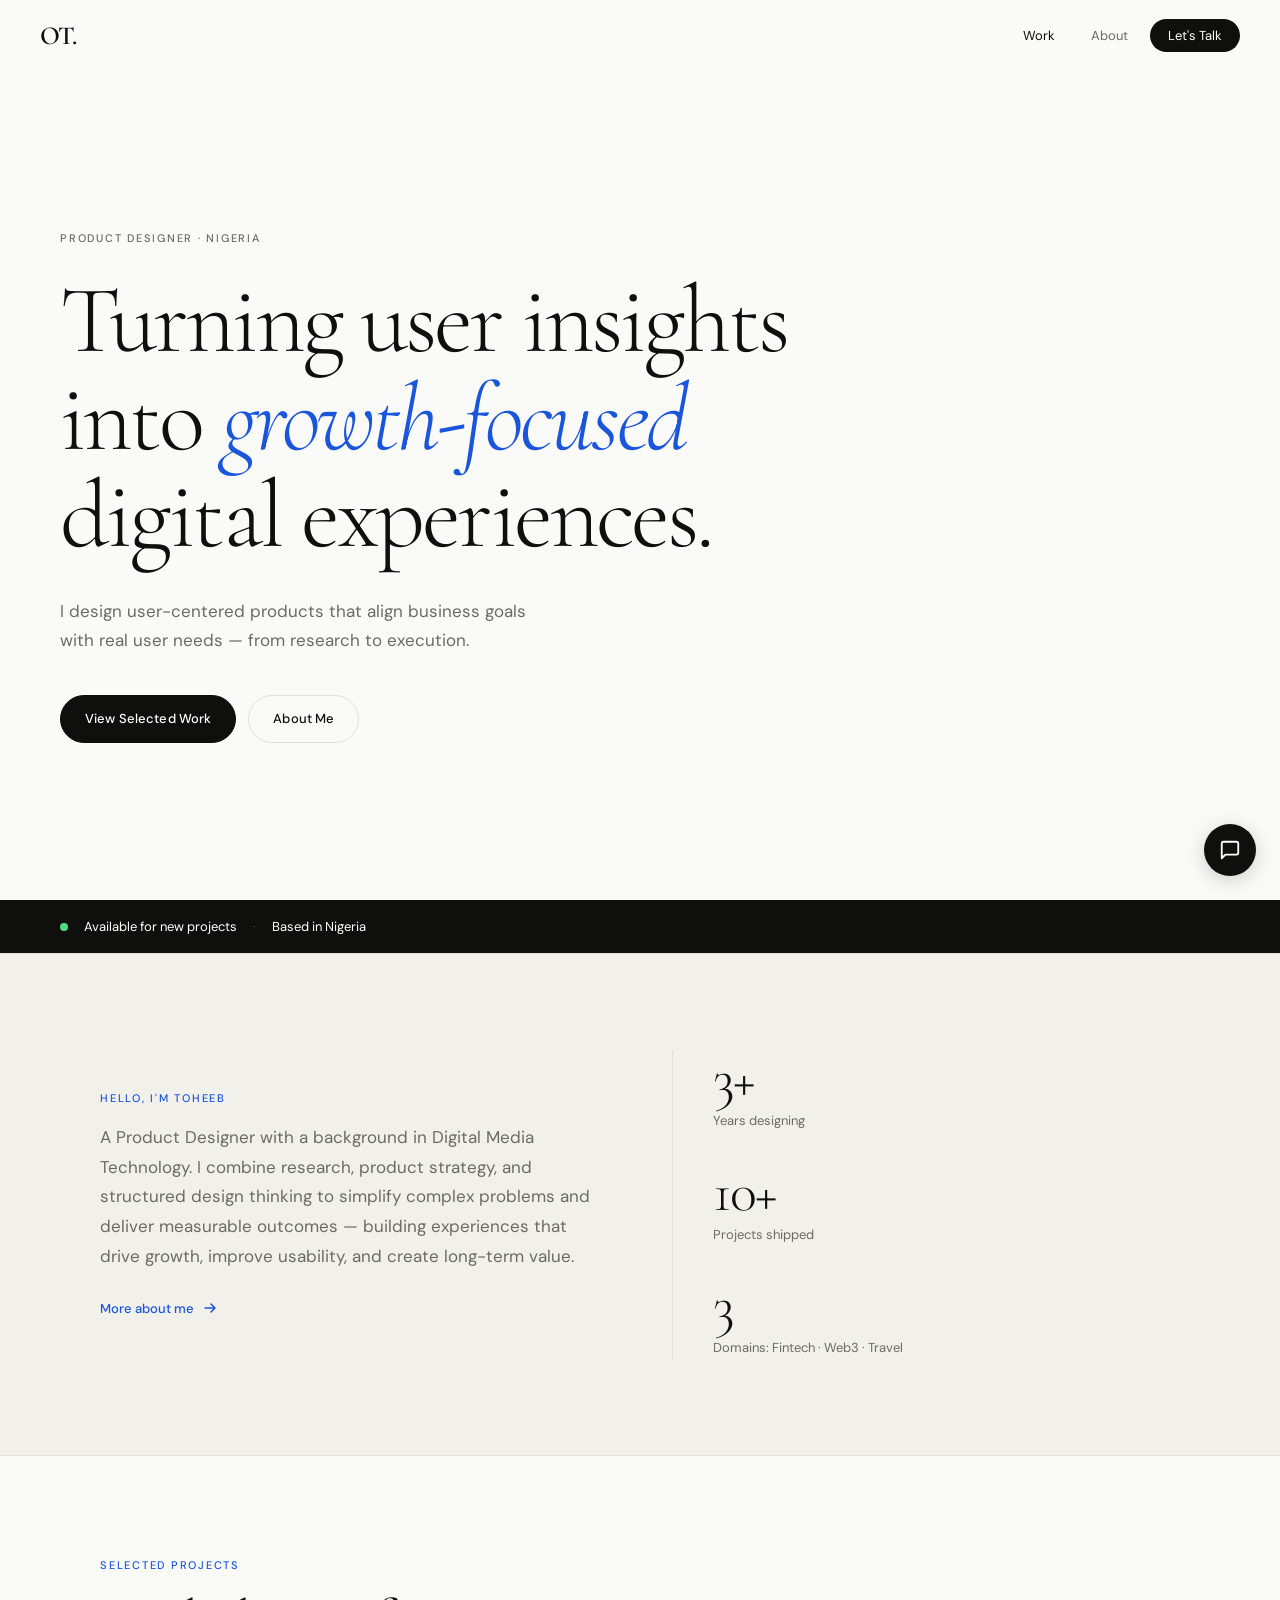
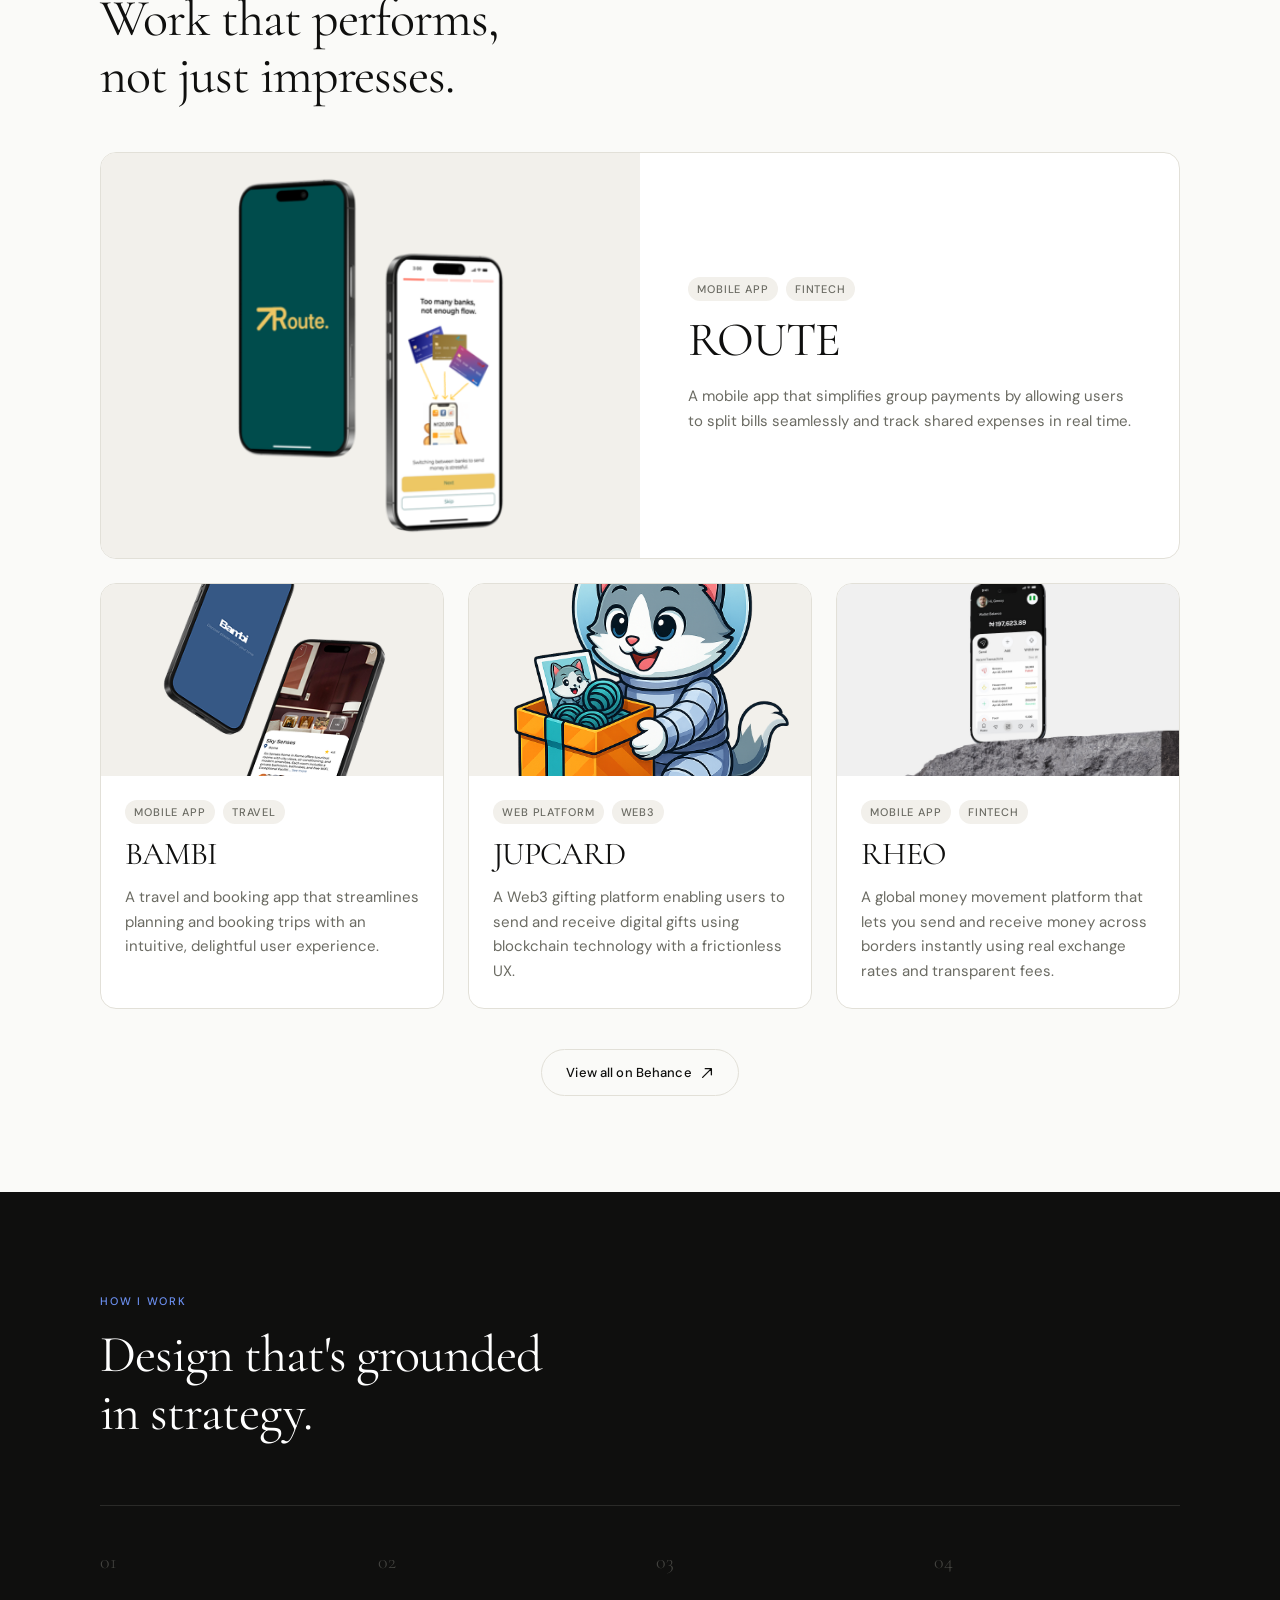
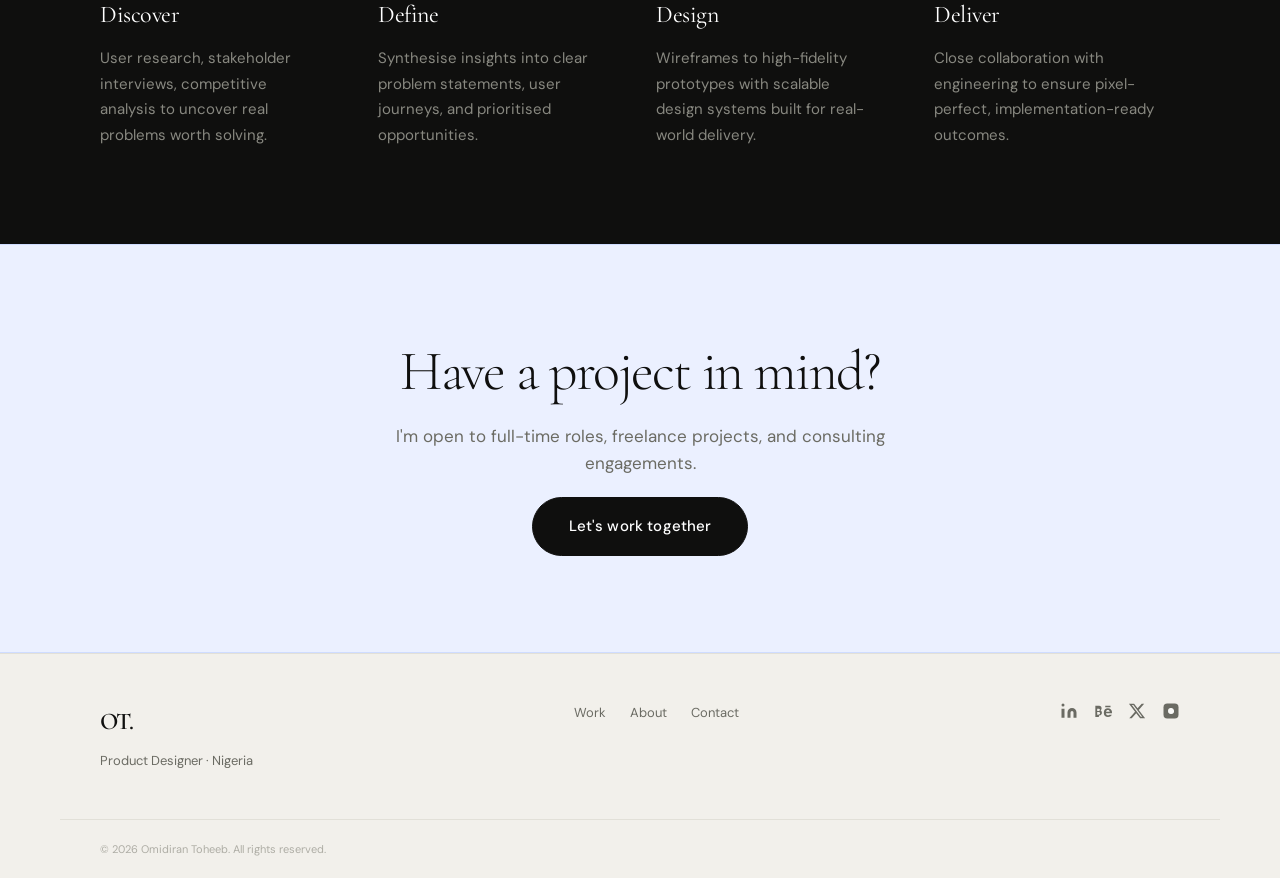
==== index.html @ c560c7b5 "first version'" ====
<!DOCTYPE html>
<html lang="en">
<head>
  <meta charset="UTF-8">
  <meta name="viewport" content="width=device-width, initial-scale=1.0">
  <meta name="author" content="Omidiran Toheeb">
  <meta name="description" content="Omidiran Toheeb — Product Designer turning user insights into growth-focused digital experiences.">
  <title>Omidiran Toheeb | Product Designer</title>
  <link rel="icon" type="image/png" href="img/toheeb.png">
  <link rel="preconnect" href="https://fonts.googleapis.com">
  <link rel="preconnect" href="https://fonts.gstatic.com" crossorigin>
  <link href="https://fonts.googleapis.com/css2?family=Cormorant+Garamond:ital,wght@0,300;0,400;0,600;1,300;1,400&family=DM+Sans:ital,opsz,wght@0,9..40,300;0,9..40,400;0,9..40,500;1,9..40,300&display=swap" rel="stylesheet">
  <link rel="stylesheet" href="style.css">
  <script src="main.js"></script>
</head>
<body>

  <!-- ========== NAV ========== -->
  <nav class="nav" id="nav">
    <a href="index.html" class="nav__logo">OT.</a>
    <ul class="nav__links">
      <li><a href="index.html" class="nav__link nav__link--active">Work</a></li>
      <li><a href="about.html" class="nav__link">About</a></li>
      <li><a href="contact.html" class="nav__link nav__link--cta">Let's Talk</a></li>
    </ul>
    <button class="nav__toggle" aria-label="Toggle menu" aria-expanded="false">
      <span></span><span></span>
    </button>
  </nav>

  <!-- ========== HERO ========== -->
  <header class="hero">
    <div class="hero__inner">
      <p class="hero__label fade-up">Product Designer · Nigeria</p>
      <h1 class="hero__heading fade-up fade-up--delay-1">
        Turning user insights<br>
        into <em>growth-focused</em><br>
        digital experiences.
      </h1>
      <p class="hero__sub fade-up fade-up--delay-2">
        I design user-centered products that align business goals<br class="br-desk"> with real user needs — from research to execution.
      </p>
      <div class="hero__actions fade-up fade-up--delay-3">
        <a href="#work" class="btn btn--primary">View Selected Work</a>
        <a href="about.html" class="btn btn--ghost">About Me</a>
      </div>
    </div>
    <div class="hero__scroll-indicator" aria-hidden="true">
    </div>
  </header>

  <!-- ========== AVAILABILITY STRIP ========== -->
  <div class="strip">
    <div class="strip__inner">
      <span class="strip__dot"></span>
      <span>Available for new projects</span>
      <span class="strip__sep">·</span>
      <span>Based in Nigeria</span>
    </div>
  </div>

  <main>

    <!-- ========== ABOUT SNIPPET ========== -->
    <section class="about-snap section">
      <div class="about-snap__inner">
        <div class="about-snap__text">
          <span class="section-label">Hello, I'm Toheeb</span>
          <p class="about-snap__body">
            A Product Designer with a background in Digital Media Technology. I combine research, product strategy, and structured design thinking to simplify complex problems and deliver measurable outcomes — building experiences that drive growth, improve usability, and create long-term value.
          </p>
          <a href="about.html" class="link-arrow">More about me <svg width="16" height="16" viewBox="0 0 16 16" fill="none"><path d="M3 8h10M9 4l4 4-4 4" stroke="currentColor" stroke-width="1.5" stroke-linecap="round" stroke-linejoin="round"/></svg></a>
        </div>
        <div class="about-snap__stats">
          <div class="stat">
            <span class="stat__number">3+</span>
            <span class="stat__label">Years designing</span>
          </div>
          <div class="stat">
            <span class="stat__number">10+</span>
            <span class="stat__label">Projects shipped</span>
          </div>
          <div class="stat">
            <span class="stat__number">3</span>
            <span class="stat__label">Domains: Fintech · Web3 · Travel</span>
          </div>
        </div>
      </div>
    </section>

    <!-- ========== WORK ========== -->
    <section class="work section" id="work">
      <div class="work__header">
        <span class="section-label">Selected Projects</span>
        <h2 class="section-heading">Work that performs,<br>not just impresses.</h2>
      </div>

      <div class="projects">

        <article class="project-card project-card--featured" data-index="01">
          <a href="https://www.behance.net/gallery/242939129/ROUTE" target="_blank" rel="noopener" class="project-card__link">
            <div class="project-card__img-wrap">
              <img src="img/route.png" alt="ROUTE — Auto split payment app" class="project-card__img" loading="lazy">
              <div class="project-card__overlay">
                <span class="project-card__cta">View on Behance <svg width="14" height="14" viewBox="0 0 16 16" fill="none"><path d="M3 13L13 3M13 3H6M13 3v7" stroke="currentColor" stroke-width="1.5" stroke-linecap="round" stroke-linejoin="round"/></svg></span>
              </div>
            </div>
            <div class="project-card__info">
              <div class="project-card__meta">
                <span class="project-card__tag">Mobile App</span>
                <span class="project-card__tag">Fintech</span>
              </div>
              <h3 class="project-card__title">ROUTE</h3>
              <p class="project-card__desc">A mobile app that simplifies group payments by allowing users to split bills seamlessly and track shared expenses in real time.</p>
            </div>
          </a>
        </article>

        <article class="project-card" data-index="02">
          <a href="https://www.behance.net/gallery/242295495/BAMBI" target="_blank" rel="noopener" class="project-card__link">
            <div class="project-card__img-wrap">
              <img src="img/bambi.png" alt="BAMBI — Travel and booking app" class="project-card__img" loading="lazy">
              <div class="project-card__overlay">
                <span class="project-card__cta">View on Behance <svg width="14" height="14" viewBox="0 0 16 16" fill="none"><path d="M3 13L13 3M13 3H6M13 3v7" stroke="currentColor" stroke-width="1.5" stroke-linecap="round" stroke-linejoin="round"/></svg></span>
              </div>
            </div>
            <div class="project-card__info">
              <div class="project-card__meta">
                <span class="project-card__tag">Mobile App</span>
                <span class="project-card__tag">Travel</span>
              </div>
              <h3 class="project-card__title">BAMBI</h3>
              <p class="project-card__desc">A travel and booking app that streamlines planning and booking trips with an intuitive, delightful user experience.</p>
            </div>
          </a>
        </article>

        <article class="project-card" data-index="03">
          <a href="https://www.behance.net/gallery/244208073/Jupcard" target="_blank" rel="noopener" class="project-card__link">
            <div class="project-card__img-wrap">
              <img src="img/jupcard.png" alt="Jupcard — Web3 gifting platform" class="project-card__img" loading="lazy">
              <div class="project-card__overlay">
                <span class="project-card__cta">View on Behance <svg width="14" height="14" viewBox="0 0 16 16" fill="none"><path d="M3 13L13 3M13 3H6M13 3v7" stroke="currentColor" stroke-width="1.5" stroke-linecap="round" stroke-linejoin="round"/></svg></span>
              </div>
            </div>
            <div class="project-card__info">
              <div class="project-card__meta">
                <span class="project-card__tag">Web Platform</span>
                <span class="project-card__tag">Web3</span>
              </div>
              <h3 class="project-card__title">JUPCARD</h3>
              <p class="project-card__desc">A Web3 gifting platform enabling users to send and receive digital gifts using blockchain technology with a frictionless UX.</p>
            </div>
          </a>
        </article>
        <article class="project-card" data-index="03">
          <a href="https://www.behance.net/gallery/244208073/Jupcard" target="_blank" rel="noopener" class="project-card__link">
            <div class="project-card__img-wrap">
              <img src="img/rheo.jpg" alt="Jupcard — Web3 gifting platform" class="project-card__img" loading="lazy">
              <div class="project-card__overlay">
                <span class="project-card__cta">View on Behance <svg width="14" height="14" viewBox="0 0 16 16" fill="none"><path d="M3 13L13 3M13 3H6M13 3v7" stroke="currentColor" stroke-width="1.5" stroke-linecap="round" stroke-linejoin="round"/></svg></span>
              </div>
            </div>
            <div class="project-card__info">
              <div class="project-card__meta">
                <span class="project-card__tag">mobile app</span>
                <span class="project-card__tag">fintech</span>
              </div>
              <h3 class="project-card__title">RHEO</h3>
              <p class="project-card__desc">A global money movement platform that lets you send and receive money across borders instantly using real exchange rates and transparent fees.</p>
            </div>
          </a>
        </article>

      </div>

      <div class="work__footer">
        <a href="https://www.behance.net/omidirantoheeb" target="_blank" rel="noopener" class="btn btn--ghost">View all on Behance <svg width="14" height="14" viewBox="0 0 16 16" fill="none"><path d="M3 13L13 3M13 3H6M13 3v7" stroke="currentColor" stroke-width="1.5" stroke-linecap="round" stroke-linejoin="round"/></svg></a>
      </div>
    </section>

    <!-- ========== PROCESS ========== -->
    <section class="process section">
      <div class="process__inner">
        <span class="section-label">How I Work</span>
        <h2 class="section-heading">Design that's grounded<br>in strategy.</h2>
        <div class="process__steps">
          <div class="process__step">
            <span class="process__num">01</span>
            <h3>Discover</h3>
            <p>User research, stakeholder interviews, competitive analysis to uncover real problems worth solving.</p>
          </div>
          <div class="process__step">
            <span class="process__num">02</span>
            <h3>Define</h3>
            <p>Synthesise insights into clear problem statements, user journeys, and prioritised opportunities.</p>
          </div>
          <div class="process__step">
            <span class="process__num">03</span>
            <h3>Design</h3>
            <p>Wireframes to high-fidelity prototypes with scalable design systems built for real-world delivery.</p>
          </div>
          <div class="process__step">
            <span class="process__num">04</span>
            <h3>Deliver</h3>
            <p>Close collaboration with engineering to ensure pixel-perfect, implementation-ready outcomes.</p>
          </div>
        </div>
      </div>
    </section>

    <!-- ========== CTA ========== -->
    <section class="cta-band section">
      <div class="cta-band__inner">
        <h2 class="cta-band__heading">Have a project in mind?</h2>
        <p class="cta-band__sub">I'm open to full-time roles, freelance projects, and consulting engagements.</p>
        <a href="contact.html" class="btn btn--primary btn--lg">Let's work together</a>
      </div>
    </section>

  </main>

  <!-- ========== FOOTER ========== -->
  <footer class="footer">
    <div class="footer__inner">
      <div class="footer__brand">
        <a href="index.html" class="footer__logo">OT.</a>
        <p>Product Designer · Nigeria</p>
      </div>
      <nav class="footer__nav">
        <a href="index.html">Work</a>
        <a href="about.html">About</a>
        <a href="contact.html">Contact</a>
      </nav>
      <div class="footer__social">
        <a href="https://www.linkedin.com/in/omidiran-toheeb-07a016189/" target="_blank" rel="noopener" aria-label="LinkedIn">
          <svg width="18" height="18" viewBox="0 0 24 24" fill="currentColor"><path d="M16 8a6 6 0 0 1 6 6v7h-4v-7a2 2 0 0 0-2-2 2 2 0 0 0-2 2v7h-4v-7a6 6 0 0 1 6-6zM2 9h4v12H2z"/><circle cx="4" cy="4" r="2"/></svg>
        </a>
        <a href="https://www.behance.net/omidirantoheeb" target="_blank" rel="noopener" aria-label="Behance">
          <svg width="18" height="18" viewBox="0 0 24 24" fill="currentColor"><path d="M22 7h-7V5h7v2zm1.726 10c-.442 1.297-2.029 3-5.101 3-3.074 0-5.564-1.729-5.564-5.675 0-3.91 2.325-5.92 5.466-5.92 3.082 0 4.964 1.782 5.375 4.426.078.506.109 1.188.095 2.14H15.97c.13 3.211 3.483 3.312 4.588 2.029h3.168zm-7.686-4h4.965c-.105-1.547-1.136-2.219-2.477-2.219-1.466 0-2.277.768-2.488 2.219zm-9.574 6.988H1.79V5.015h4.764c.376 0 3.582.084 3.582 3.354 0 1.765-.888 2.519-1.475 2.843 1.175.54 1.876 1.47 1.876 3.072 0 3.749-3.824 3.704-3.871 3.704zm-2.223-7.979h1.726c.979 0 1.881-.359 1.881-1.592 0-1.362-1.083-1.435-1.881-1.435H4.243v3.027zm0 4.924h1.726c.941 0 2.148-.254 2.148-1.82 0-1.534-1.11-1.8-2.148-1.8H4.243v3.62z"/></svg>
        </a>
        <a href="https://x.com/gmnxy" target="_blank" rel="noopener" aria-label="X / Twitter">
          <svg width="18" height="18" viewBox="0 0 24 24" fill="currentColor"><path d="M18.244 2.25h3.308l-7.227 8.26 8.502 11.24H16.17l-5.214-6.817L4.99 21.75H1.68l7.73-8.835L1.254 2.25H8.08l4.713 6.231zm-1.161 17.52h1.833L7.084 4.126H5.117z"/></svg>
        </a>
        <a href="https://www.instagram.com/gmnxy__" target="_blank" rel="noopener" aria-label="Instagram">
          <svg width="18" height="18" viewBox="0 0 24 24" fill="currentColor"><rect x="2" y="2" width="20" height="20" rx="5" ry="5"/><path fill="var(--bg)" d="M16 11.37A4 4 0 1 1 12.63 8 4 4 0 0 1 16 11.37z"/><line x1="17.5" y1="6.5" x2="17.51" y2="6.5" stroke="var(--bg)" stroke-width="2"/></svg>
        </a>
      </div>
    </div>
    <div class="footer__bottom">
      <p>&copy; 2026 Omidiran Toheeb. All rights reserved.</p>
    </div>
  </footer>

  <!-- ========== CHAT WIDGET ========== -->
  <a href="contact.html" class="chat-widget" aria-label="Contact me" title="Let's talk">
    <svg width="22" height="22" viewBox="0 0 24 24" fill="none" stroke="currentColor" stroke-width="2" stroke-linecap="round" stroke-linejoin="round"><path d="M21 15a2 2 0 0 1-2 2H7l-4 4V5a2 2 0 0 1 2-2h14a2 2 0 0 1 2 2z"/></svg>
  </a>

  <script src="main.js"></script>
</body>
</html>
---- style.css ----
/* ============================================
   OMIDIRAN TOHEEB — PORTFOLIO
   style.css · Full Design System
   ============================================ */

/* -------- TOKENS -------- */
:root {
  /* Colors */
  --bg:            #FAFAF8;
  --bg-alt:        #F2F0EB;
  --bg-dark:       #0F0F0E;
  --ink:           #0F0F0E;
  --ink-muted:     #6B6B63;
  --ink-faint:     #AEADA5;
  --accent:        #1A56DB;
  --accent-hover:  #1344B5;
  --accent-light:  #EBF0FF;
  --border:        #E2E0D8;
  --border-dark:   #2A2A28;
  --white:         #FFFFFF;

  /* Typography */
  --font-display: 'Cormorant Garamond', Georgia, serif;
  --font-body:    'DM Sans', system-ui, sans-serif;

  --text-xs:   1.1rem;
  --text-sm:   1.3rem;
  --text-base: 1.5rem;
  --text-md:   1.7rem;
  --text-lg:   2rem;
  --text-xl:   2.4rem;
  --text-2xl:  3.2rem;
  --text-3xl:  4.8rem;
  --text-4xl:  6.4rem;
  --text-5xl:  8rem;

  /* Spacing */
  --space-1:   0.4rem;
  --space-2:   0.8rem;
  --space-3:   1.2rem;
  --space-4:   1.6rem;
  --space-5:   2rem;
  --space-6:   2.4rem;
  --space-8:   3.2rem;
  --space-10:  4rem;
  --space-12:  4.8rem;
  --space-16:  6.4rem;
  --space-20:  8rem;
  --space-24:  9.6rem;
  --space-32: 12.8rem;

  /* Radii */
  --radius-sm:  4px;
  --radius-md:  8px;
  --radius-lg:  16px;
  --radius-xl:  24px;
  --radius-full: 9999px;

  /* Misc */
  --nav-h: 72px;
  --max-w: 1160px;
  --transition: 0.25s cubic-bezier(0.4, 0, 0.2, 1);
}

/* -------- RESET -------- */
*, *::before, *::after {
  box-sizing: border-box;
  margin: 0;
  padding: 0;
}
html {
  font-size: 62.5%;
  scroll-behavior: smooth;
}
body {
  font-family: var(--font-body);
  font-size: var(--text-base);
  line-height: 1.65;
  color: var(--ink);
  background-color: var(--bg);
  -webkit-font-smoothing: antialiased;
  overflow-x: hidden;
}
img { display: block; max-width: 100%; }
a { text-decoration: none; color: inherit; }
ul { list-style: none; }
button { cursor: pointer; border: none; background: none; font-family: inherit; }
input, textarea, button { font-family: inherit; }

/* -------- UTILITIES -------- */
.section {
  padding: var(--space-24) 0;
}
.section-label {
  display: inline-block;
  font-family: var(--font-body);
  font-size: var(--text-xs);
  font-weight: 500;
  letter-spacing: 0.16em;
  text-transform: uppercase;
  color: var(--accent);
  margin-bottom: var(--space-4);
}
.section-heading {
  font-family: var(--font-display);
  font-size: clamp(3.2rem, 5vw, 5.2rem);
  font-weight: 400;
  line-height: 1.1;
  color: var(--ink);
  letter-spacing: -0.02em;
  margin-bottom: var(--space-12);
}
.section-heading em {
  font-style: italic;
  color: var(--accent);
}
.link-arrow {
  display: inline-flex;
  align-items: center;
  gap: var(--space-2);
  font-size: var(--text-sm);
  font-weight: 500;
  color: var(--accent);
  transition: gap var(--transition);
}
.link-arrow:hover { gap: var(--space-3); }
.br-desk { display: block; }

/* -------- BUTTONS -------- */
.btn {
  display: inline-flex;
  align-items: center;
  gap: var(--space-2);
  font-family: var(--font-body);
  font-size: var(--text-sm);
  font-weight: 500;
  padding: 1.2rem 2.4rem;
  border-radius: var(--radius-full);
  transition: all var(--transition);
  white-space: nowrap;
  letter-spacing: 0.01em;
}
.btn--primary {
  background-color: var(--ink);
  color: var(--white);
  border: 1.5px solid var(--ink);
}
.btn--primary:hover {
  background-color: var(--accent);
  border-color: var(--accent);
  transform: translateY(-1px);
}
.btn--ghost {
  background-color: transparent;
  color: var(--ink);
  border: 1.5px solid var(--border);
}
.btn--ghost:hover {
  border-color: var(--ink);
  transform: translateY(-1px);
}
.btn--lg {
  font-size: var(--text-base);
  padding: 1.6rem 3.6rem;
}
.btn--full { width: 100%; justify-content: center; }

/* ============================================
   NAV
   ============================================ */
.nav {
  position: fixed;
  top: 0; left: 0; right: 0;
  z-index: 100;
  height: var(--nav-h);
  display: flex;
  align-items: center;
  justify-content: space-between;
  padding: 0 var(--space-10);
  background-color: rgba(250, 250, 248, 0.88);
  -webkit-backdrop-filter: blur(12px);
  backdrop-filter: blur(12px);
  border-bottom: 1px solid transparent;
  transition: border-color var(--transition), box-shadow var(--transition);
}
.nav.scrolled {
  border-color: var(--border);
  box-shadow: 0 1px 0 var(--border);
}
.nav__logo {
  font-family: var(--font-display);
  font-size: 2.6rem;
  font-weight: 600;
  color: var(--ink);
  letter-spacing: -0.03em;
  line-height: 1;
}
.nav__links {
  display: flex;
  align-items: center;
  gap: var(--space-2);
}
.nav__link {
  font-size: var(--text-sm);
  font-weight: 400;
  color: var(--ink-muted);
  padding: 0.8rem 1.4rem;
  border-radius: var(--radius-full);
  transition: color var(--transition), background var(--transition);
}
.nav__link:hover,
.nav__link--active {
  color: var(--ink);
}
.nav__link--cta {
  background-color: var(--ink);
  color: var(--white) !important;
  padding: 0.8rem 1.8rem;
}
.nav__link--cta:hover {
  background-color: var(--accent);
}
.nav__toggle {
  display: none;
  flex-direction: column;
  gap: 5px;
  padding: var(--space-2);
}
.nav__toggle span {
  display: block;
  width: 24px;
  height: 1.5px;
  background-color: var(--ink);
  transition: all var(--transition);
}
.nav__toggle[aria-expanded="true"] span:first-child {
  transform: rotate(45deg) translate(4px, 4px);
}
.nav__toggle[aria-expanded="true"] span:last-child {
  transform: rotate(-45deg) translate(4px, -4px);
}

/* ============================================
   HERO — HOME
   ============================================ */
.hero {
  min-height: 100vh;
  display: flex;
  align-items: center;
  padding: calc(var(--nav-h) + var(--space-16)) var(--space-10) var(--space-16);
  position: relative;
}
.hero__inner {
  max-width: var(--max-w);
  margin: 0 auto;
  width: 100%;
}
.hero__label {
  font-family: var(--font-body);
  font-size: var(--text-xs);
  font-weight: 500;
  letter-spacing: 0.16em;
  text-transform: uppercase;
  color: var(--ink-muted);
  margin-bottom: var(--space-6);
}
.hero__heading {
  font-family: var(--font-display);
  font-size: clamp(4.8rem, 8vw, 9.6rem);
  font-weight: 300;
  line-height: 1.02;
  letter-spacing: -0.03em;
  color: var(--ink);
  margin-bottom: var(--space-8);
}
.hero__heading em {
  font-style: italic;
  color: var(--accent);
}
.hero__sub {
  font-size: clamp(var(--text-base), 1.5vw, var(--text-md));
  color: var(--ink-muted);
  line-height: 1.7;
  margin-bottom: var(--space-10);
  max-width: 54ch;
}
.hero__actions {
  display: flex;
  gap: var(--space-3);
  flex-wrap: wrap;
}
.hero__scroll-indicator {
  position: absolute;
  bottom: var(--space-10);
  left: var(--space-10);
  display: flex;
  align-items: center;
  gap: var(--space-3);
  font-size: var(--text-xs);
  letter-spacing: 0.1em;
  text-transform: uppercase;
  color: var(--ink-faint);
}
.hero__scroll-line {
  width: 48px;
  height: 1px;
  background-color: var(--ink-faint);
  animation: scrollline 2s ease-in-out infinite;
}
@keyframes scrollline {
  0%, 100% { transform: scaleX(1); opacity: 0.5; }
  50% { transform: scaleX(0.4); opacity: 1; }
}

/* -------- FADE-UP ANIMATIONS -------- */
.fade-up {
  opacity: 0;
  transform: translateY(28px);
  animation: fadeup 0.8s cubic-bezier(0.22, 1, 0.36, 1) forwards;
}
.fade-up--delay-1 { animation-delay: 0.15s; }
.fade-up--delay-2 { animation-delay: 0.3s; }
.fade-up--delay-3 { animation-delay: 0.45s; }
@keyframes fadeup {
  to { opacity: 1; transform: translateY(0); }
}

/* ============================================
   AVAILABILITY STRIP
   ============================================ */
.strip {
  background-color: var(--ink);
  color: var(--white);
  padding: var(--space-4) var(--space-10);
}
.strip__inner {
  max-width: var(--max-w);
  margin: 0 auto;
  display: flex;
  align-items: center;
  gap: var(--space-4);
  font-size: var(--text-sm);
}
.strip__dot {
  width: 8px;
  height: 8px;
  border-radius: 50%;
  background-color: #4ADE80;
  flex-shrink: 0;
  animation: pulse 2s ease-in-out infinite;
}
@keyframes pulse {
  0%, 100% { opacity: 1; transform: scale(1); }
  50% { opacity: 0.6; transform: scale(1.3); }
}
.strip__sep { color: #555550; }

/* ============================================
   ABOUT SNAPSHOT — HOME
   ============================================ */
.about-snap {
  background-color: var(--bg-alt);
  border-top: 1px solid var(--border);
  border-bottom: 1px solid var(--border);
}
.about-snap__inner {
  max-width: var(--max-w);
  margin: 0 auto;
  padding: 0 var(--space-10);
  display: grid;
  grid-template-columns: 1fr 1fr;
  gap: var(--space-16);
  align-items: center;
}
.about-snap__text .section-label { display: block; }
.about-snap__body {
  font-size: var(--text-md);
  line-height: 1.75;
  color: var(--ink-muted);
  margin-bottom: var(--space-6);
  max-width: 56ch;
}
.about-snap__stats {
  display: flex;
  flex-direction: column;
  gap: var(--space-8);
  padding-left: var(--space-10);
  border-left: 1px solid var(--border);
}
.stat__number {
  display: block;
  font-family: var(--font-display);
  font-size: 5.6rem;
  font-weight: 300;
  line-height: 1;
  color: var(--ink);
  letter-spacing: -0.04em;
}
.stat__label {
  display: block;
  font-size: var(--text-sm);
  color: var(--ink-muted);
  margin-top: var(--space-1);
}

/* ============================================
   WORK / PROJECTS
   ============================================ */
.work__header {
  max-width: var(--max-w);
  margin: 0 auto;
  padding: 0 var(--space-10);
  margin-bottom: var(--space-12);
}
.projects {
  max-width: var(--max-w);
  margin: 0 auto;
  padding: 0 var(--space-10);
  display: grid;
  grid-template-columns: 1fr 1fr 1fr;
  gap: var(--space-6);
}
.project-card {
  position: relative;
  border: 1px solid var(--border);
  border-radius: var(--radius-lg);
  overflow: hidden;
  background-color: var(--white);
  transition: transform var(--transition), box-shadow var(--transition), border-color var(--transition);
  counter-increment: project;
}
.project-card:hover {
  transform: translateY(-4px);
  box-shadow: 0 16px 48px rgba(0,0,0,0.08);
  border-color: var(--ink-faint);
}
.project-card--featured {
  grid-column: span 3;
  display: grid;
  grid-template-columns: 1fr 1fr;
}
.project-card--featured .project-card__link {
  display: contents;
}
.project-card--featured .project-card__img-wrap {
  border-radius: 0;
  aspect-ratio: 4/3;
}
.project-card--featured .project-card__info {
  display: flex;
  flex-direction: column;
  justify-content: center;
  padding: var(--space-12);
}
.project-card__link {
  display: flex;
  flex-direction: column;
  height: 100%;
}
.project-card__img-wrap {
  position: relative;
  overflow: hidden;
  aspect-ratio: 16/9;
  background-color: var(--bg-alt);
}
.project-card__img {
  width: 100%;
  height: 100%;
  object-fit: cover;
  transition: transform 0.6s cubic-bezier(0.22, 1, 0.36, 1);
}
.project-card:hover .project-card__img {
  transform: scale(1.04);
}
.project-card__overlay {
  position: absolute;
  inset: 0;
  background: rgba(15,15,14,0.6);
  display: flex;
  align-items: center;
  justify-content: center;
  opacity: 0;
  transition: opacity var(--transition);
}
.project-card:hover .project-card__overlay {
  opacity: 1;
}
.project-card__cta {
  display: inline-flex;
  align-items: center;
  gap: var(--space-2);
  font-size: var(--text-sm);
  font-weight: 500;
  color: var(--white);
  border: 1px solid rgba(255,255,255,0.4);
  padding: 0.8rem 1.8rem;
  border-radius: var(--radius-full);
}
.project-card__info {
  padding: var(--space-6);
}
.project-card__meta {
  display: flex;
  gap: var(--space-2);
  margin-bottom: var(--space-3);
}
.project-card__tag {
  font-size: var(--text-xs);
  font-weight: 500;
  letter-spacing: 0.08em;
  text-transform: uppercase;
  color: var(--ink-muted);
  background-color: var(--bg-alt);
  padding: 0.3rem 0.9rem;
  border-radius: var(--radius-full);
}
.project-card__title {
  font-family: var(--font-display);
  font-size: var(--text-2xl);
  font-weight: 400;
  letter-spacing: -0.02em;
  color: var(--ink);
  margin-bottom: var(--space-3);
  line-height: 1.15;
}
.project-card--featured .project-card__title {
  font-size: clamp(3.2rem, 4vw, 4.8rem);
  margin-bottom: var(--space-4);
}
.project-card__desc {
  font-size: var(--text-base);
  color: var(--ink-muted);
  line-height: 1.65;
}
.work__footer {
  max-width: var(--max-w);
  margin: var(--space-10) auto 0;
  padding: 0 var(--space-10);
  display: flex;
  justify-content: center;
}

/* ============================================
   PROCESS — HOME
   ============================================ */
.process {
  background-color: var(--ink);
  color: var(--white);
}
.process__inner {
  max-width: var(--max-w);
  margin: 0 auto;
  padding: 0 var(--space-10);
}
.process .section-label { color: #6B8FF0; }
.process .section-heading { color: var(--white); margin-bottom: var(--space-16); }
.process .section-heading em { color: #6B8FF0; }
.process__steps {
  display: grid;
  grid-template-columns: repeat(4, 1fr);
  gap: var(--space-8);
  border-top: 1px solid var(--border-dark);
  padding-top: var(--space-10);
}
.process__step { padding-right: var(--space-6); }
.process__num {
  display: block;
  font-family: var(--font-display);
  font-size: var(--text-lg);
  font-weight: 300;
  color: #444440;
  margin-bottom: var(--space-4);
}
.process__step h3 {
  font-family: var(--font-display);
  font-size: var(--text-xl);
  font-weight: 400;
  letter-spacing: -0.02em;
  color: var(--white);
  margin-bottom: var(--space-3);
}
.process__step p {
  font-size: var(--text-base);
  color: #888880;
  line-height: 1.7;
}

/* ============================================
   CTA BAND
   ============================================ */
.cta-band {
  background-color: var(--accent-light);
  border-top: 1px solid #CFDCFF;
  border-bottom: 1px solid #CFDCFF;
}
.cta-band__inner {
  max-width: var(--max-w);
  margin: 0 auto;
  padding: 0 var(--space-10);
  display: flex;
  flex-direction: column;
  align-items: center;
  text-align: center;
  gap: var(--space-5);
}
.cta-band__heading {
  font-family: var(--font-display);
  font-size: clamp(3.2rem, 5vw, 5.6rem);
  font-weight: 300;
  letter-spacing: -0.03em;
  color: var(--ink);
  line-height: 1.1;
}
.cta-band__sub {
  font-size: var(--text-md);
  color: var(--ink-muted);
  max-width: 50ch;
  line-height: 1.6;
}

/* ============================================
   FOOTER
   ============================================ */
.footer {
  background-color: var(--bg-alt);
  border-top: 1px solid var(--border);
}
.footer__inner {
  max-width: var(--max-w);
  margin: 0 auto;
  padding: var(--space-12) var(--space-10);
  display: flex;
  align-items: flex-start;
  justify-content: space-between;
  gap: var(--space-8);
  flex-wrap: wrap;
}
.footer__logo {
  font-family: var(--font-display);
  font-size: 2.4rem;
  font-weight: 600;
  color: var(--ink);
  letter-spacing: -0.03em;
  display: block;
  margin-bottom: var(--space-2);
}
.footer__brand p {
  font-size: var(--text-sm);
  color: var(--ink-muted);
}
.footer__nav {
  display: flex;
  gap: var(--space-6);
}
.footer__nav a {
  font-size: var(--text-sm);
  color: var(--ink-muted);
  transition: color var(--transition);
}
.footer__nav a:hover { color: var(--ink); }
.footer__social {
  display: flex;
  gap: var(--space-4);
  align-items: center;
}
.footer__social a {
  color: var(--ink-muted);
  transition: color var(--transition);
  display: flex;
  align-items: center;
}
.footer__social a:hover { color: var(--ink); }
.footer__bottom {
  max-width: var(--max-w);
  margin: 0 auto;
  padding: var(--space-5) var(--space-10);
  border-top: 1px solid var(--border);
}
.footer__bottom p {
  font-size: var(--text-xs);
  color: var(--ink-faint);
}

/* ============================================
   CHAT WIDGET
   ============================================ */
.chat-widget {
  position: fixed;
  bottom: var(--space-6);
  right: var(--space-6);
  width: 5.2rem;
  height: 5.2rem;
  background-color: var(--ink);
  color: var(--white);
  border-radius: 50%;
  display: flex;
  align-items: center;
  justify-content: center;
  z-index: 99;
  box-shadow: 0 4px 20px rgba(0,0,0,0.18);
  transition: background var(--transition), transform var(--transition);
}
.chat-widget:hover {
  background-color: var(--accent);
  transform: scale(1.08);
}

/* ============================================
   PAGE HERO (About + Contact)
   ============================================ */
.page-hero {
  padding: calc(var(--nav-h) + var(--space-16)) var(--space-10) var(--space-16);
  background-color: var(--bg);
  border-bottom: 1px solid var(--border);
}
.page-hero__inner {
  max-width: var(--max-w);
  margin: 0 auto;
}
.page-hero__heading {
  font-family: var(--font-display);
  font-size: clamp(4.8rem, 7vw, 8.8rem);
  font-weight: 300;
  line-height: 1.05;
  letter-spacing: -0.03em;
  color: var(--ink);
  margin-top: var(--space-4);
}
.page-hero__heading em {
  font-style: italic;
  color: var(--accent);
}

/* ============================================
   ABOUT PAGE — BIO
   ============================================ */
.bio__inner {
  max-width: var(--max-w);
  margin: 0 auto;
  padding: 0 var(--space-10);
  display: grid;
  grid-template-columns: 1fr 1.5fr;
  gap: var(--space-16);
  align-items: start;
}
.bio__portrait-wrap {
  width: 100%;
  aspect-ratio: 3/4;
  border-radius: var(--radius-lg);
  overflow: hidden;
  background-color: var(--bg-alt);
  margin-bottom: var(--space-6);
}
.bio__portrait-wrap img {
  width: 100%;
  height: 100%;
  object-fit: cover;
}
.bio__quick-facts {
  display: flex;
  flex-direction: column;
  gap: var(--space-4);
  border-top: 1px solid var(--border);
  padding-top: var(--space-5);
}
.bio__fact {
  display: flex;
  justify-content: space-between;
  align-items: baseline;
  gap: var(--space-4);
  padding-bottom: var(--space-4);
  border-bottom: 1px solid var(--border);
}
.bio__fact-label {
  font-size: var(--text-xs);
  letter-spacing: 0.1em;
  text-transform: uppercase;
  color: var(--ink-faint);
  white-space: nowrap;
}
.bio__fact-value {
  font-size: var(--text-sm);
  color: var(--ink-muted);
  text-align: right;
}
.bio__lead {
  font-family: var(--font-display);
  font-size: clamp(var(--text-xl), 2.5vw, 2.8rem);
  font-weight: 400;
  line-height: 1.4;
  letter-spacing: -0.01em;
  color: var(--ink);
  margin-bottom: var(--space-6);
}
.bio__text p {
  font-size: var(--text-md);
  color: var(--ink-muted);
  line-height: 1.75;
  margin-bottom: var(--space-5);
}
.bio__text .btn { margin-top: var(--space-4); }

/* ============================================
   PHILOSOPHY
   ============================================ */
.philosophy {
  background-color: var(--bg-alt);
  border-top: 1px solid var(--border);
  border-bottom: 1px solid var(--border);
}
.philosophy__inner {
  max-width: var(--max-w);
  margin: 0 auto;
  padding: 0 var(--space-10);
}
.philosophy__grid {
  display: grid;
  grid-template-columns: repeat(4, 1fr);
  gap: var(--space-4);
}
.phil-card {
  background-color: var(--white);
  border: 1px solid var(--border);
  border-radius: var(--radius-lg);
  padding: var(--space-8);
  transition: transform var(--transition), box-shadow var(--transition), border-color var(--transition);
}
.phil-card:hover {
  transform: translateY(-4px);
  box-shadow: 0 12px 32px rgba(0,0,0,0.06);
  border-color: var(--accent);
}
.phil-card__icon {
  width: 52px;
  height: 52px;
  background-color: var(--accent-light);
  border-radius: var(--radius-md);
  display: flex;
  align-items: center;
  justify-content: center;
  margin-bottom: var(--space-5);
  padding: var(--space-2);
}
.phil-card__icon img { width: 32px; height: 32px; object-fit: contain; }
.phil-card h3 {
  font-family: var(--font-display);
  font-size: var(--text-xl);
  font-weight: 400;
  letter-spacing: -0.02em;
  color: var(--ink);
  margin-bottom: var(--space-3);
  line-height: 1.2;
}
.phil-card p {
  font-size: var(--text-base);
  color: var(--ink-muted);
  line-height: 1.65;
}

/* ============================================
   STRENGTHS
   ============================================ */
.strengths__inner {
  max-width: var(--max-w);
  margin: 0 auto;
  padding: 0 var(--space-10);
}
.strengths__grid {
  display: grid;
  grid-template-columns: repeat(3, 1fr);
  gap: var(--space-4);
}
.strength-item {
  display: flex;
  gap: var(--space-5);
  align-items: flex-start;
  padding: var(--space-6);
  border: 1px solid var(--border);
  border-radius: var(--radius-lg);
  background-color: var(--white);
  transition: transform var(--transition), box-shadow var(--transition);
}
.strength-item:hover {
  transform: translateY(-2px);
  box-shadow: 0 8px 24px rgba(0,0,0,0.05);
}
.strength-item__img {
  width: 44px;
  height: 44px;
  flex-shrink: 0;
  background-color: var(--bg-alt);
  border-radius: var(--radius-md);
  display: flex;
  align-items: center;
  justify-content: center;
  padding: var(--space-2);
}
.strength-item__img img { width: 28px; height: 28px; object-fit: contain; }
.strength-item__text h3 {
  font-family: var(--font-display);
  font-size: var(--text-lg);
  font-weight: 400;
  letter-spacing: -0.01em;
  color: var(--ink);
  margin-bottom: var(--space-2);
  line-height: 1.2;
}
.strength-item__text p {
  font-size: var(--text-base);
  color: var(--ink-muted);
  line-height: 1.65;
}

/* ============================================
   FOCUS
   ============================================ */
.focus {
  background-color: var(--bg-alt);
  border-top: 1px solid var(--border);
}
.focus__inner {
  max-width: var(--max-w);
  margin: 0 auto;
  padding: 0 var(--space-10);
  display: grid;
  grid-template-columns: 1fr 1fr;
  gap: var(--space-16);
  align-items: start;
}
.focus__text .section-heading { margin-bottom: var(--space-6); }
.focus__text > p {
  font-size: var(--text-md);
  color: var(--ink-muted);
  margin-bottom: var(--space-6);
  line-height: 1.7;
}
.focus__list {
  display: flex;
  flex-direction: column;
  gap: var(--space-4);
}
.focus__list li {
  display: flex;
  align-items: center;
  gap: var(--space-3);
  font-size: var(--text-md);
  color: var(--ink-muted);
  padding-bottom: var(--space-4);
  border-bottom: 1px solid var(--border);
}
.focus__bullet {
  color: var(--accent);
  font-weight: 500;
  flex-shrink: 0;
}
.focus__beyond .section-label { display: block; margin-bottom: var(--space-4); }
.focus__beyond-text {
  font-size: var(--text-md);
  color: var(--ink-muted);
  line-height: 1.75;
  margin-bottom: var(--space-5);
}
.focus__beyond p {
  font-size: var(--text-base);
  color: var(--ink-muted);
  line-height: 1.75;
}

/* ============================================
   CONTACT PAGE
   ============================================ */
.contact-section__inner {
  max-width: var(--max-w);
  margin: 0 auto;
  padding: 0 var(--space-10);
  display: grid;
  grid-template-columns: 1fr 1.4fr;
  gap: var(--space-16);
  align-items: start;
}
.contact-info__lead {
  font-family: var(--font-display);
  font-size: clamp(var(--text-lg), 2vw, 2.6rem);
  font-weight: 400;
  line-height: 1.5;
  color: var(--ink);
  margin-bottom: var(--space-10);
  letter-spacing: -0.01em;
}
.contact-info__items {
  display: flex;
  flex-direction: column;
  gap: 0;
  margin-bottom: var(--space-8);
}
.contact-info__item {
  display: flex;
  flex-direction: column;
  gap: var(--space-1);
  padding: var(--space-5) 0;
  border-bottom: 1px solid var(--border);
}
.contact-info__label {
  font-size: var(--text-xs);
  letter-spacing: 0.12em;
  text-transform: uppercase;
  color: var(--ink-faint);
}
.contact-info__val {
  font-size: var(--text-base);
  color: var(--ink);
  font-weight: 400;
}
a.contact-info__val:hover { color: var(--accent); }
.contact-info__social {
  display: flex;
  flex-direction: column;
  gap: var(--space-3);
}
.contact-social-link {
  display: inline-flex;
  align-items: center;
  gap: var(--space-3);
  font-size: var(--text-sm);
  color: var(--ink-muted);
  transition: color var(--transition);
}
.contact-social-link:hover { color: var(--ink); }

/* -------- FORM -------- */
.contact-form-wrap {
  background-color: var(--white);
  border: 1px solid var(--border);
  border-radius: var(--radius-xl);
  padding: var(--space-10);
}
.contact-form {
  display: flex;
  flex-direction: column;
  gap: var(--space-5);
}
.form-field {
  display: flex;
  flex-direction: column;
  gap: var(--space-2);
}
.form-field label {
  font-size: var(--text-xs);
  font-weight: 500;
  letter-spacing: 0.08em;
  text-transform: uppercase;
  color: var(--ink-muted);
}
.form-field input,
.form-field textarea {
  width: 100%;
  padding: 1.2rem 1.6rem;
  font-size: var(--text-base);
  color: var(--ink);
  background-color: var(--bg);
  border: 1px solid var(--border);
  border-radius: var(--radius-md);
  outline: none;
  transition: border-color var(--transition), box-shadow var(--transition);
  resize: vertical;
}
.form-field input::placeholder,
.form-field textarea::placeholder { color: var(--ink-faint); }
.form-field input:focus,
.form-field textarea:focus {
  border-color: var(--accent);
  box-shadow: 0 0 0 3px rgba(26, 86, 219, 0.1);
}
.form-actions {
  display: flex;
  gap: var(--space-3);
  padding-top: var(--space-2);
}

/* ============================================
   RESPONSIVE — TABLET (≤ 1024px)
   ============================================ */
@media (max-width: 64rem) {
  :root { --space-10: 3.2rem; }

  .nav { padding: 0 var(--space-6); }
  .nav__links { display: none; }
  .nav__toggle { display: flex; }

  /* Mobile nav open */
  .nav__links.is-open {
    display: flex;
    flex-direction: column;
    position: fixed;
    top: var(--nav-h);
    left: 0; right: 0;
    background-color: var(--bg);
    padding: var(--space-6);
    border-bottom: 1px solid var(--border);
    gap: var(--space-2);
    z-index: 99;
  }
  .nav__link { display: block; padding: 1rem 1.4rem; }

  .hero { padding-inline: var(--space-6); }
  .hero__scroll-indicator { left: var(--space-6); }

  .strip { padding-inline: var(--space-6); }
  .strip__inner { flex-wrap: wrap; gap: var(--space-2); }

  .about-snap__inner,
  .bio__inner,
  .focus__inner,
  .contact-section__inner {
    grid-template-columns: 1fr;
    gap: var(--space-10);
    padding-inline: var(--space-6);
  }
  .about-snap__stats {
    flex-direction: row;
    padding-left: 0;
    border-left: none;
    border-top: 1px solid var(--border);
    padding-top: var(--space-8);
    flex-wrap: wrap;
    gap: var(--space-8);
  }

  .projects {
    grid-template-columns: 1fr;
    padding-inline: var(--space-6);
  }
  .project-card--featured {
    grid-column: span 1;
    grid-template-columns: 1fr;
  }
  .project-card--featured .project-card__img-wrap {
    aspect-ratio: 16/9;
  }
  .project-card--featured .project-card__info {
    padding: var(--space-6);
  }

  .work__header,
  .work__footer,
  .process__inner,
  .cta-band__inner,
  .philosophy__inner,
  .strengths__inner {
    padding-inline: var(--space-6);
  }

  .philosophy__grid { grid-template-columns: 1fr 1fr; }
  .strengths__grid { grid-template-columns: 1fr 1fr; }
  .process__steps { grid-template-columns: 1fr 1fr; gap: var(--space-6); }

  .footer__inner { padding-inline: var(--space-6); }
  .footer__bottom { padding-inline: var(--space-6); }
}

/* ============================================
   RESPONSIVE — MOBILE (≤ 640px)
   ============================================ */
@media (max-width: 40rem) {
  .hero__heading { font-size: 4.4rem; }
  .hero__actions { flex-direction: column; }
  .hero__actions .btn { width: 100%; justify-content: center; }
  .br-desk { display: none; }

  .strip__sep { display: none; }
  .strip__inner { gap: var(--space-3); }

  .philosophy__grid { grid-template-columns: 1fr; }
  .strengths__grid { grid-template-columns: 1fr; }
  .process__steps { grid-template-columns: 1fr; }

  .page-hero__heading { font-size: 4.4rem; }
  .section-heading { font-size: 3.2rem; }

  .bio__portrait-wrap { aspect-ratio: 1/1; }

  .form-actions { flex-direction: column; }
  .form-actions .btn { width: 100%; justify-content: center; }

  .footer__inner {
    flex-direction: column;
    gap: var(--space-8);
  }
  .footer__nav { flex-wrap: wrap; }
}
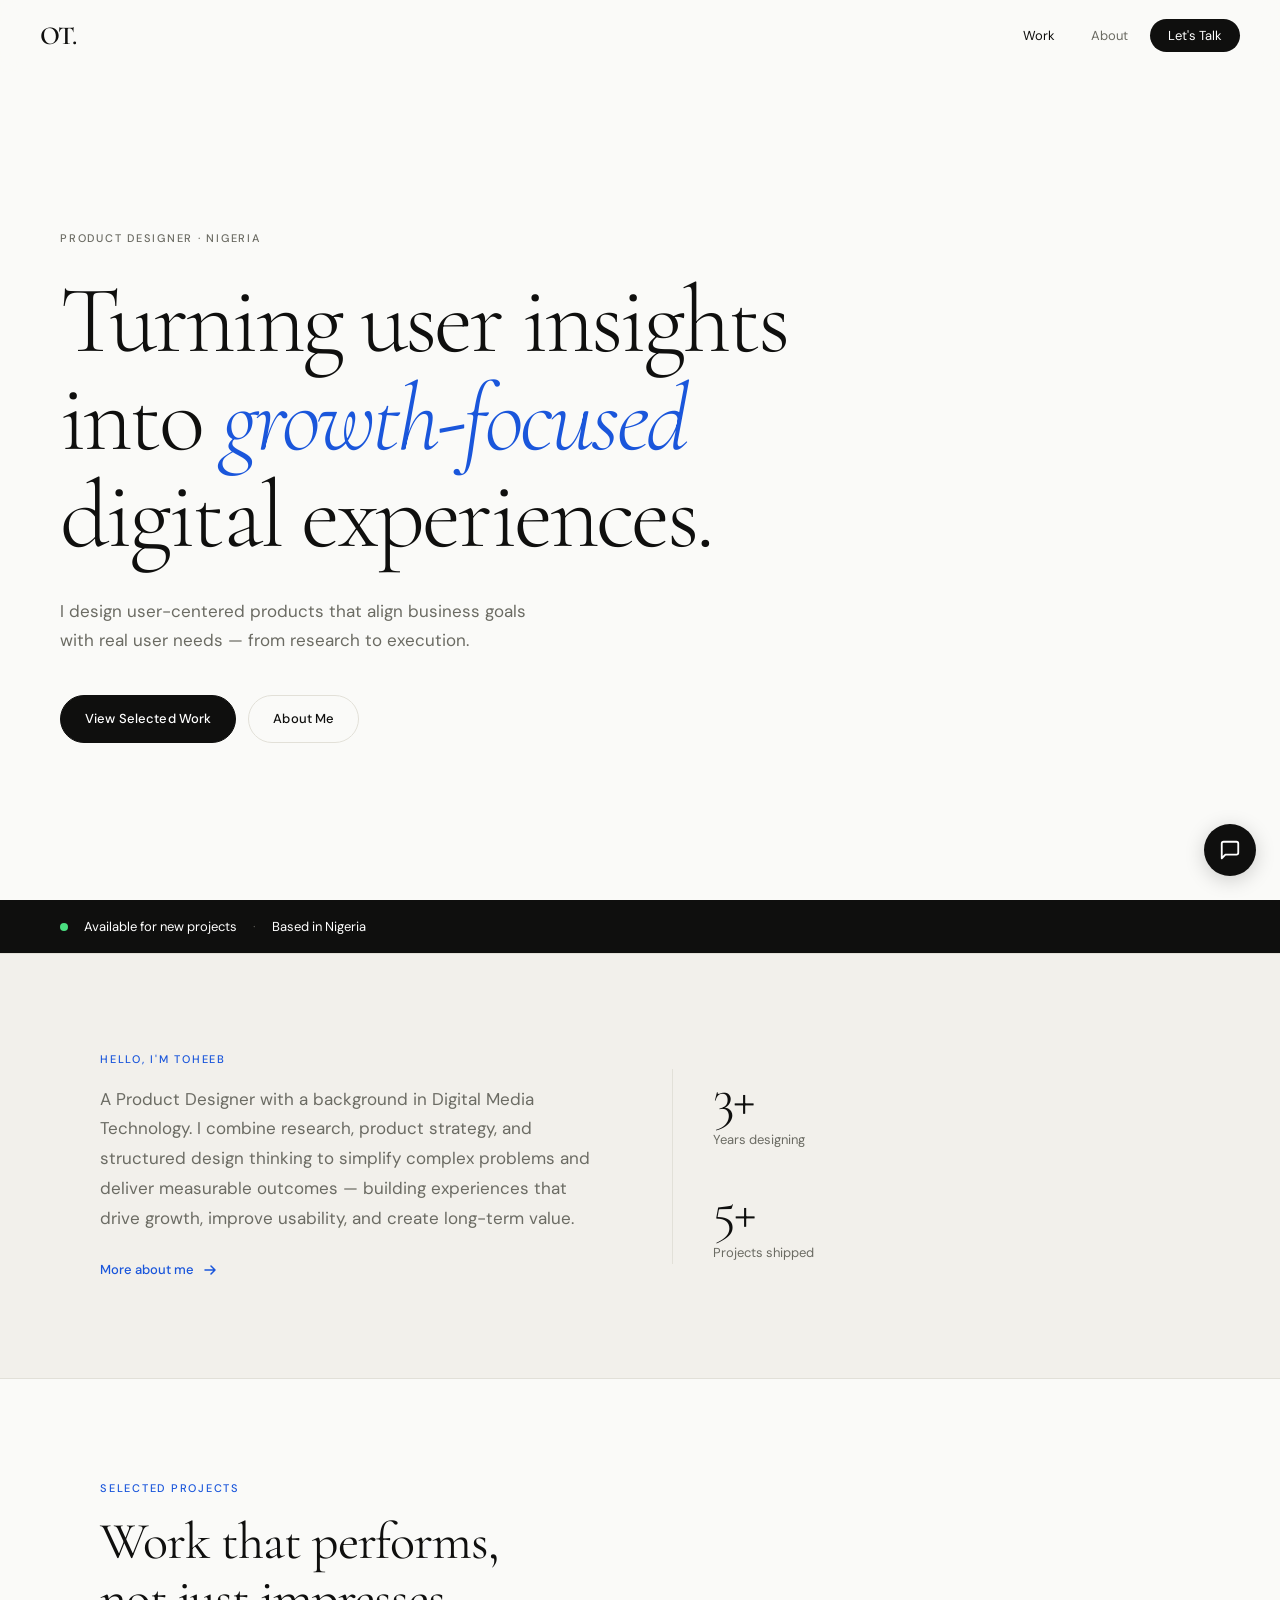
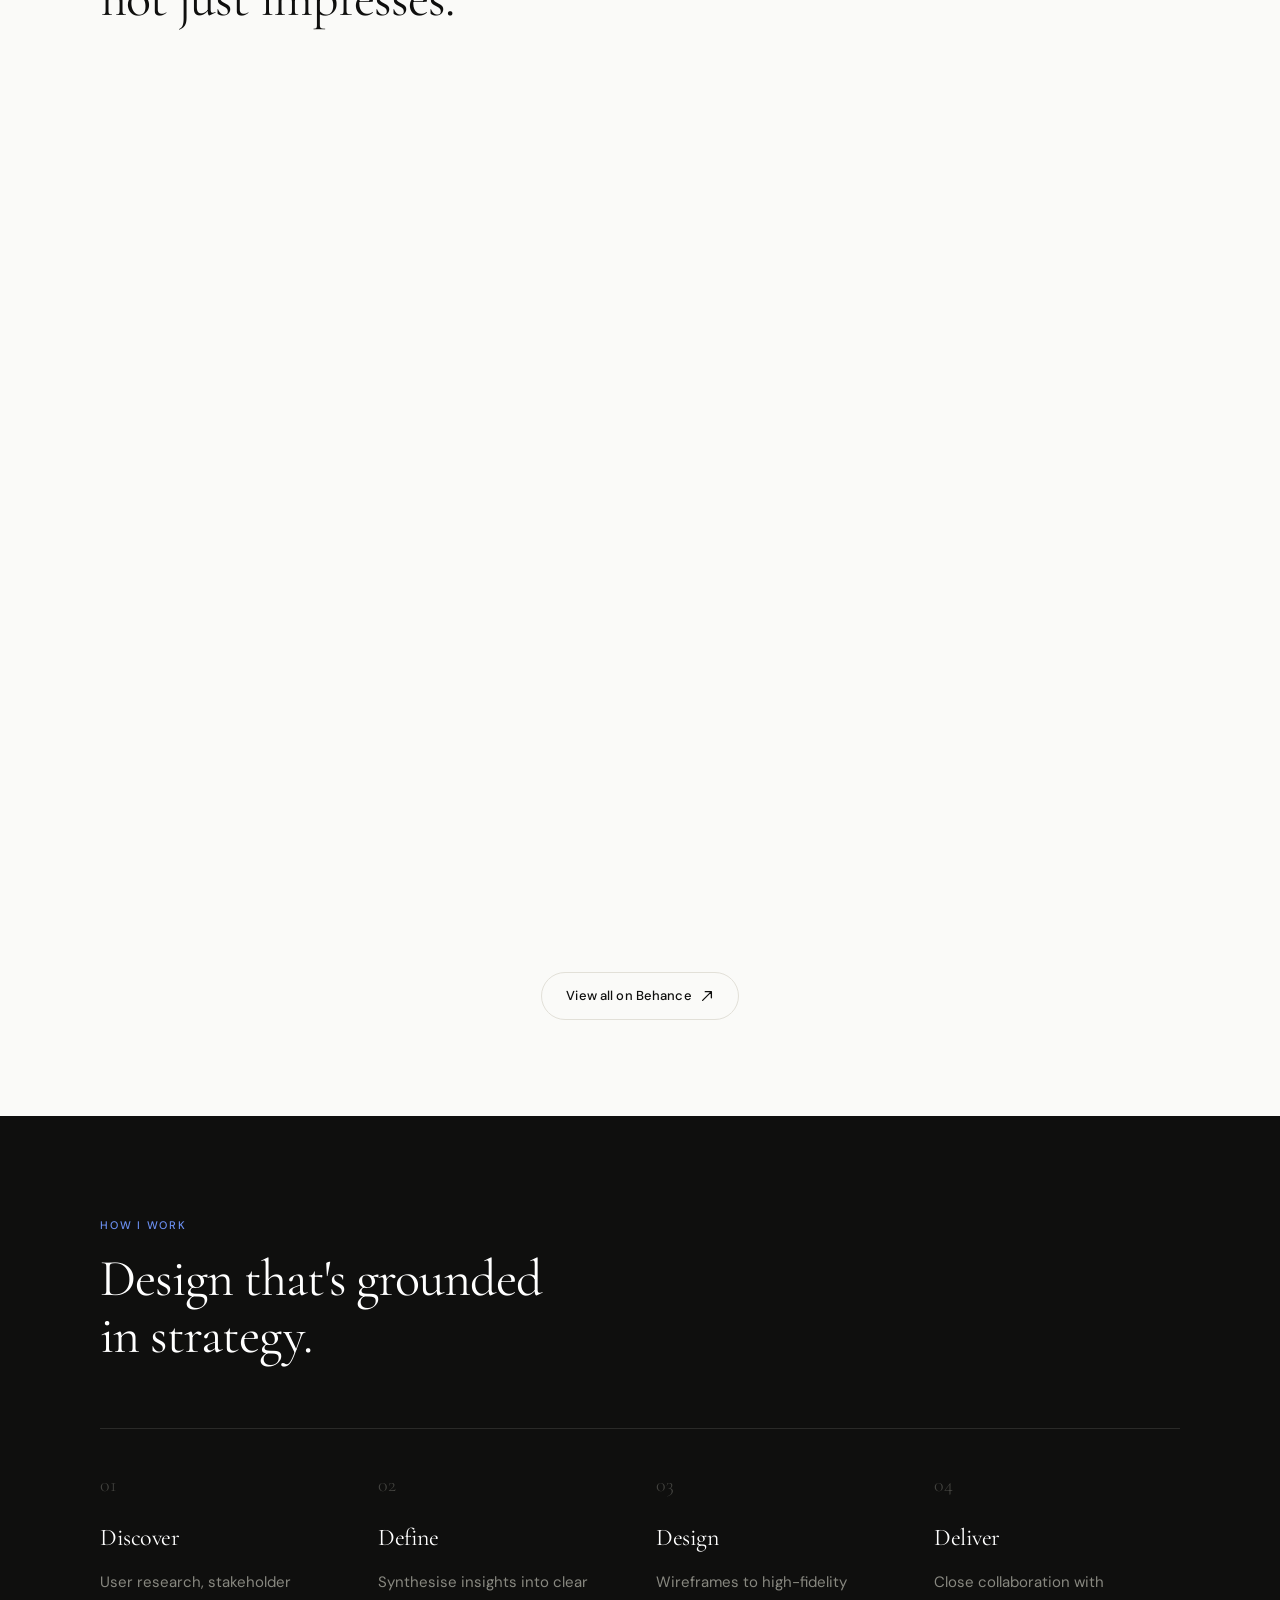
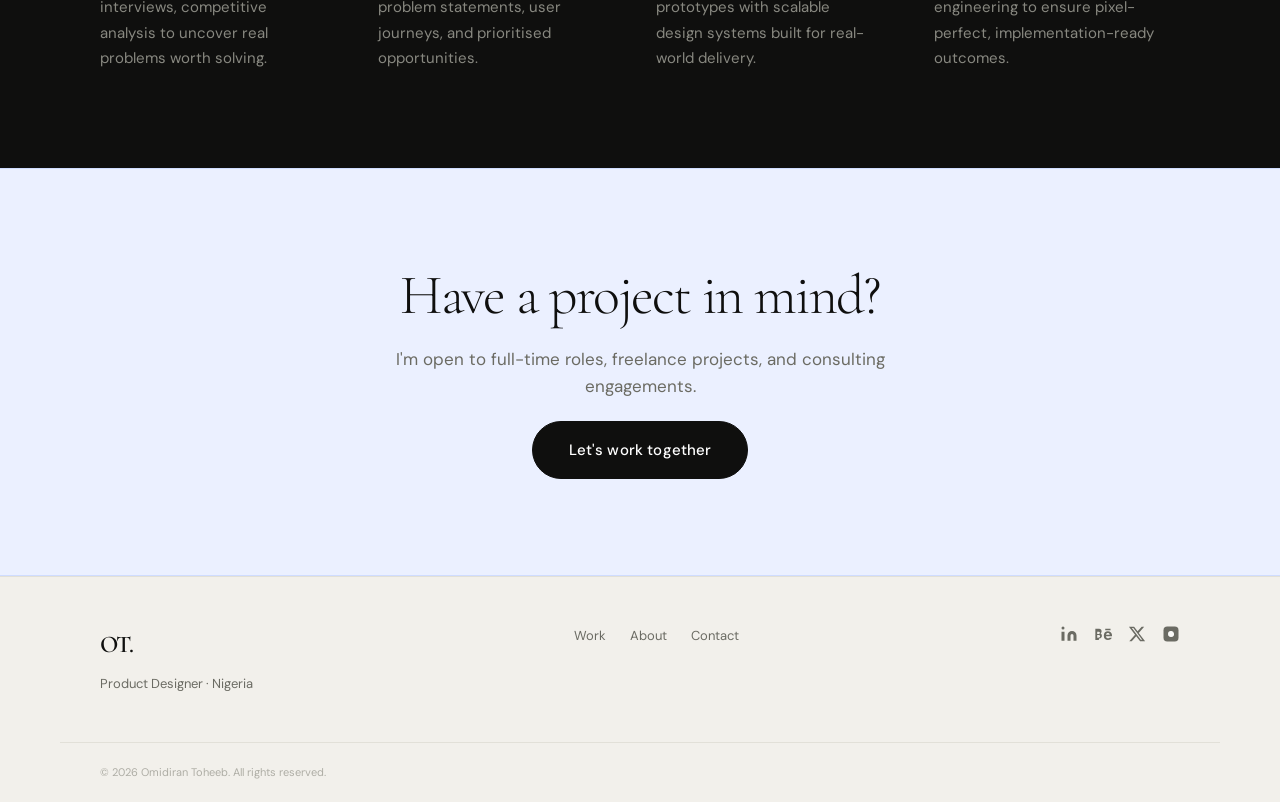
==== commit f7e6c71a: "Rheo added" ====
--- a/index.html
+++ b/index.html
@@ -77,12 +77,8 @@
             <span class="stat__label">Years designing</span>
           </div>
           <div class="stat">
-            <span class="stat__number">10+</span>
+            <span class="stat__number">5+</span>
             <span class="stat__label">Projects shipped</span>
-          </div>
-          <div class="stat">
-            <span class="stat__number">3</span>
-            <span class="stat__label">Domains: Fintech · Web3 · Travel</span>
           </div>
         </div>
       </div>
@@ -127,7 +123,7 @@
             <div class="project-card__info">
               <div class="project-card__meta">
                 <span class="project-card__tag">Mobile App</span>
-                <span class="project-card__tag">Travel</span>
+                <span class="project-card__tag">Hospitality</span>
               </div>
               <h3 class="project-card__title">BAMBI</h3>
               <p class="project-card__desc">A travel and booking app that streamlines planning and booking trips with an intuitive, delightful user experience.</p>
@@ -152,11 +148,12 @@
               <p class="project-card__desc">A Web3 gifting platform enabling users to send and receive digital gifts using blockchain technology with a frictionless UX.</p>
             </div>
           </a>
+
         </article>
         <article class="project-card" data-index="03">
-          <a href="https://www.behance.net/gallery/244208073/Jupcard" target="_blank" rel="noopener" class="project-card__link">
-            <div class="project-card__img-wrap">
-              <img src="img/rheo.jpg" alt="Jupcard — Web3 gifting platform" class="project-card__img" loading="lazy">
+          <a href="https://www.behance.net/gallery/248958671/Rheo" target="_blank" rel="noopener" class="project-card__link">
+            <div class="project-card__img-wrap">
+              <img src="img/rheo.jpg" alt="RHEO — Global money movement platform" class="project-card__img" loading="lazy">
               <div class="project-card__overlay">
                 <span class="project-card__cta">View on Behance <svg width="14" height="14" viewBox="0 0 16 16" fill="none"><path d="M3 13L13 3M13 3H6M13 3v7" stroke="currentColor" stroke-width="1.5" stroke-linecap="round" stroke-linejoin="round"/></svg></span>
               </div>
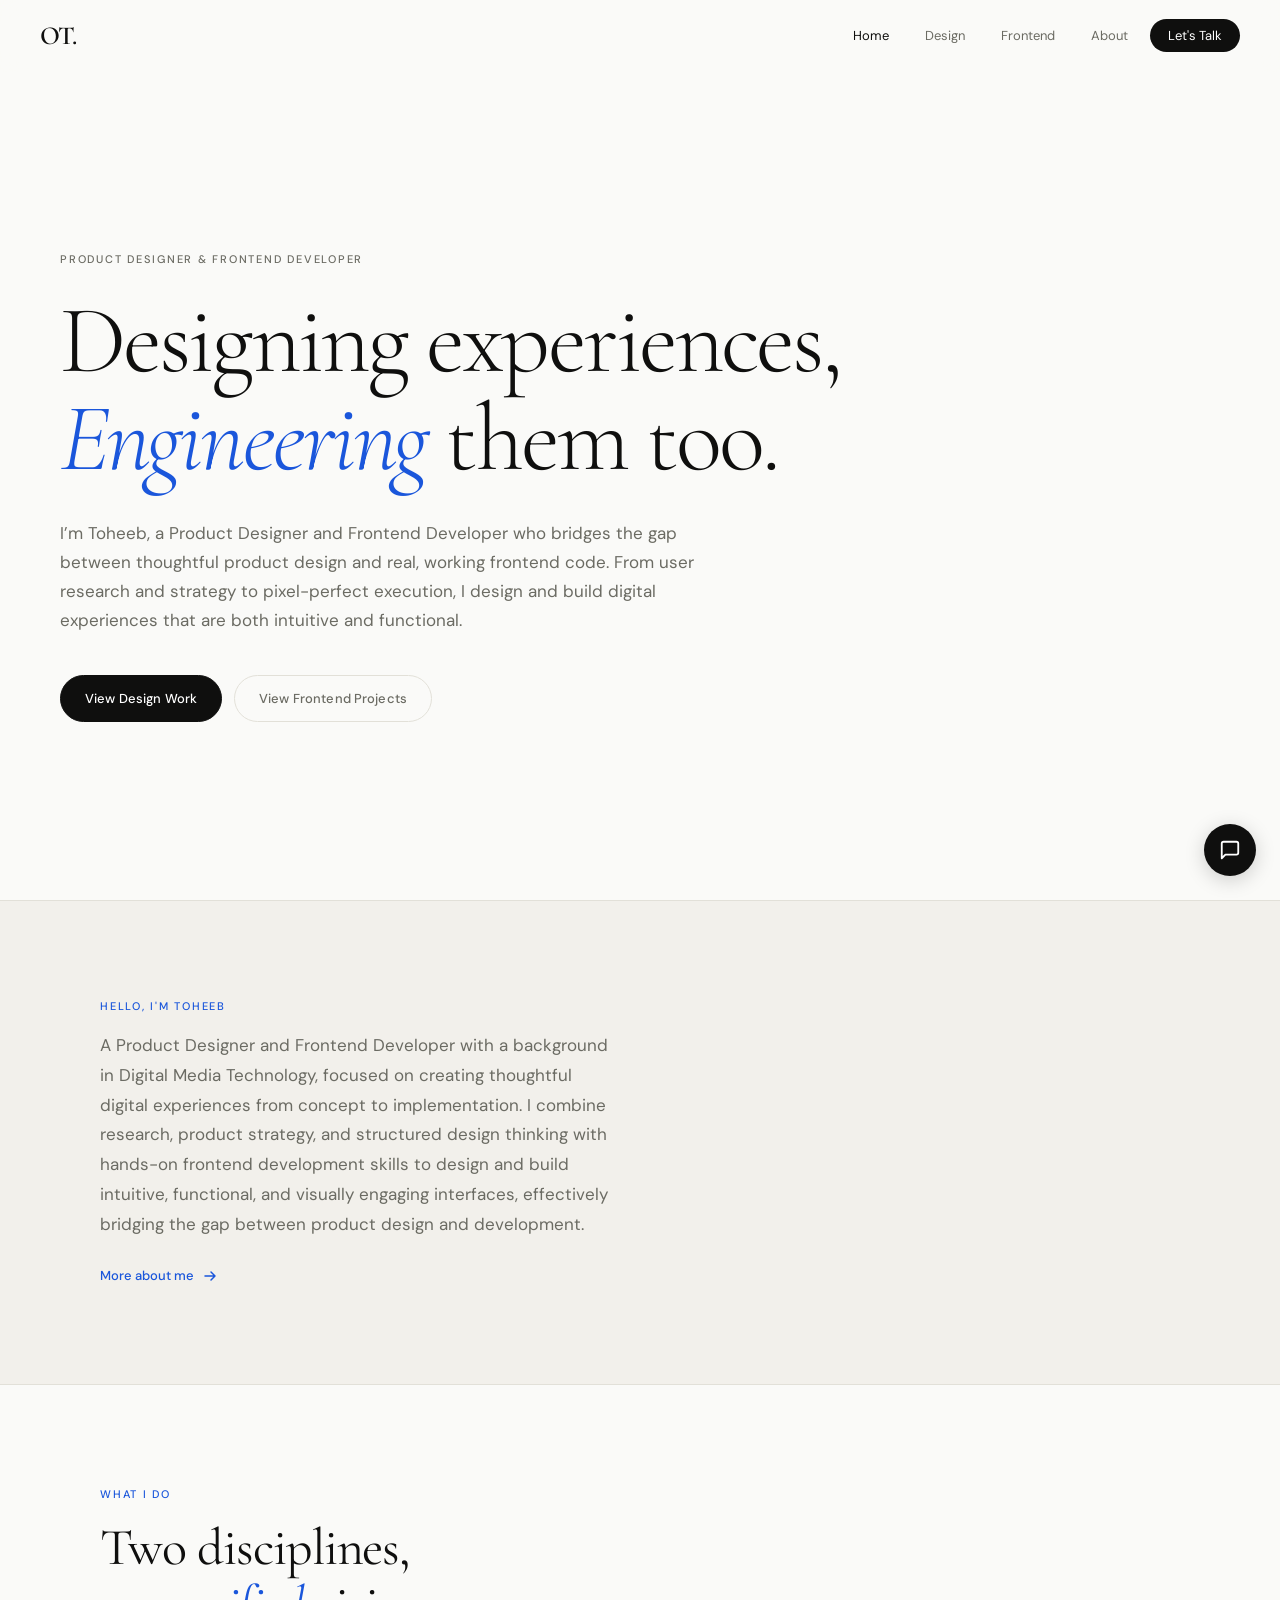
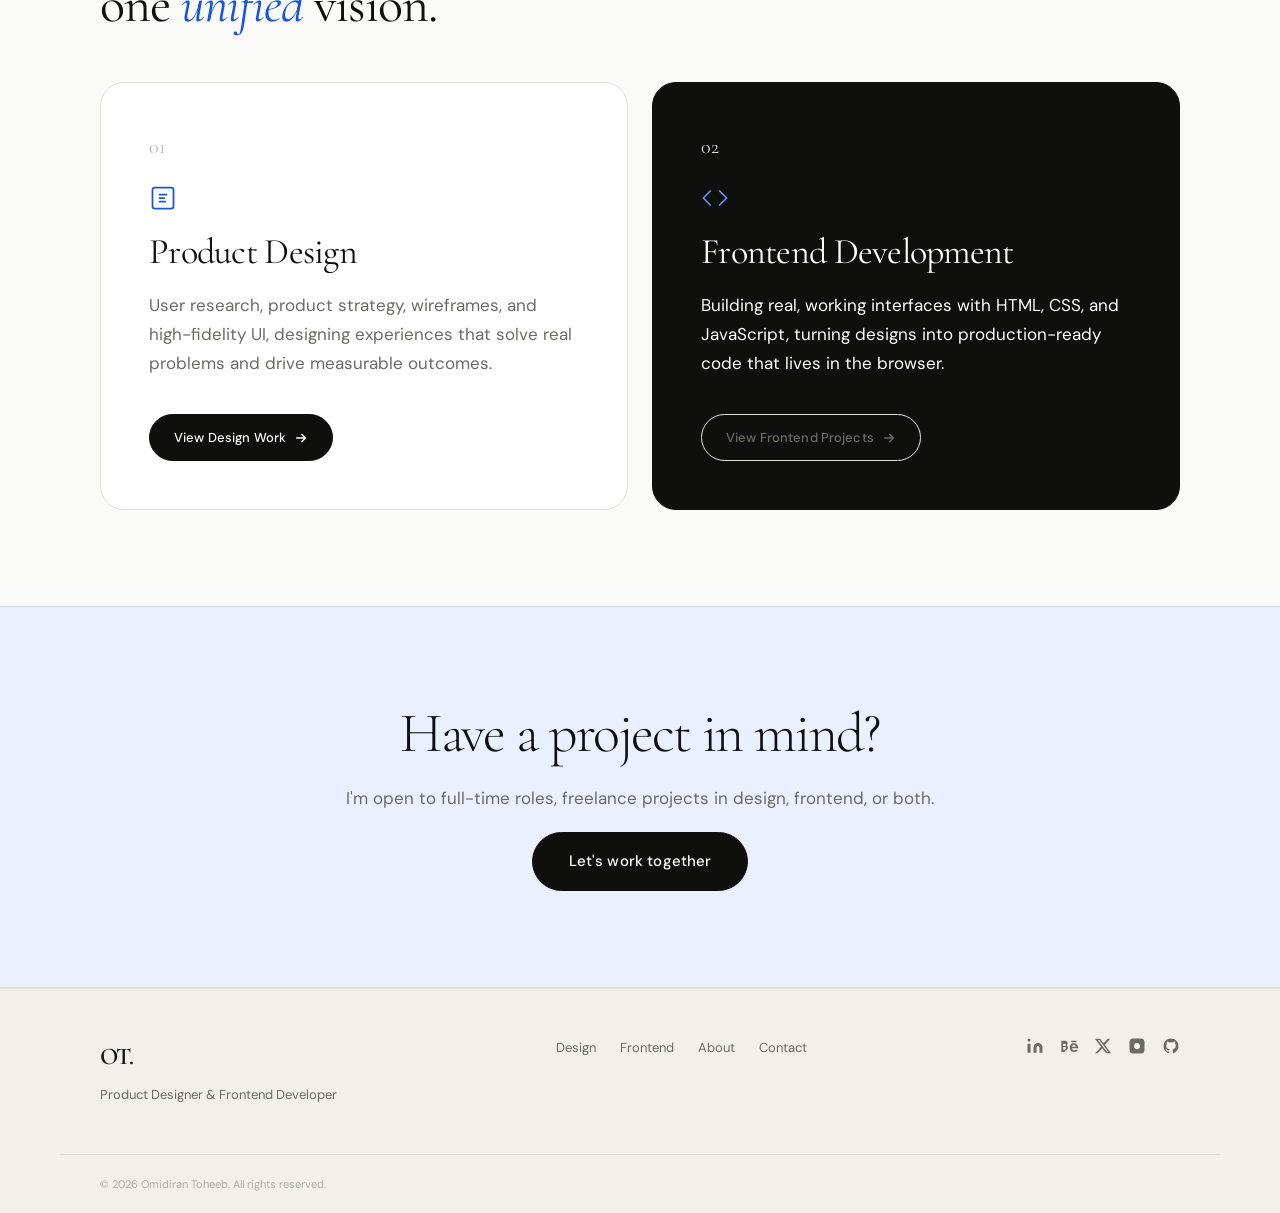
==== commit 278efb27: "updated version" ====
--- a/index.html
+++ b/index.html
@@ -4,14 +4,13 @@
   <meta charset="UTF-8">
   <meta name="viewport" content="width=device-width, initial-scale=1.0">
   <meta name="author" content="Omidiran Toheeb">
-  <meta name="description" content="Omidiran Toheeb — Product Designer turning user insights into growth-focused digital experiences.">
-  <title>Omidiran Toheeb | Product Designer</title>
+  <meta name="description" content="Omidiran Toheeb — Product Designer & Frontend Developer turning user insights into growth-focused digital experiences.">
+  <title>Omidiran Toheeb | Designer & Frontend Developer</title>
   <link rel="icon" type="image/png" href="img/toheeb.png">
   <link rel="preconnect" href="https://fonts.googleapis.com">
   <link rel="preconnect" href="https://fonts.gstatic.com" crossorigin>
   <link href="https://fonts.googleapis.com/css2?family=Cormorant+Garamond:ital,wght@0,300;0,400;0,600;1,300;1,400&family=DM+Sans:ital,opsz,wght@0,9..40,300;0,9..40,400;0,9..40,500;1,9..40,300&display=swap" rel="stylesheet">
   <link rel="stylesheet" href="style.css">
-  <script src="main.js"></script>
 </head>
 <body>
 
@@ -19,7 +18,9 @@
   <nav class="nav" id="nav">
     <a href="index.html" class="nav__logo">OT.</a>
     <ul class="nav__links">
-      <li><a href="index.html" class="nav__link nav__link--active">Work</a></li>
+      <li><a href="index.html" class="nav__link nav__link--active">Home</a></li>
+      <li><a href="design.html" class="nav__link">Design</a></li>
+      <li><a href="frontend.html" class="nav__link">Frontend</a></li>
       <li><a href="about.html" class="nav__link">About</a></li>
       <li><a href="contact.html" class="nav__link nav__link--cta">Let's Talk</a></li>
     </ul>
@@ -31,47 +32,50 @@
   <!-- ========== HERO ========== -->
   <header class="hero">
     <div class="hero__inner">
-      <p class="hero__label fade-up">Product Designer · Nigeria</p>
+      <p class="hero__label fade-up">Product Designer &amp; Frontend Developer</p>
       <h1 class="hero__heading fade-up fade-up--delay-1">
-        Turning user insights<br>
-        into <em>growth-focused</em><br>
-        digital experiences.
+        Designing experiences,<br>
+        <em>Engineering</em> them too.
       </h1>
       <p class="hero__sub fade-up fade-up--delay-2">
-        I design user-centered products that align business goals<br class="br-desk"> with real user needs — from research to execution.
+        I’m Toheeb, a Product Designer and Frontend Developer who bridges the gap between thoughtful product design and real, working frontend code. From user research and strategy to pixel-perfect execution, I design and build digital experiences that are both intuitive and functional.
+
       </p>
       <div class="hero__actions fade-up fade-up--delay-3">
-        <a href="#work" class="btn btn--primary">View Selected Work</a>
-        <a href="about.html" class="btn btn--ghost">About Me</a>
+        <a href="design.html" class="btn btn--primary">View Design Work</a>
+        <a href="frontend.html" class="btn btn--ghost">View Frontend Projects</a>
       </div>
     </div>
-    <div class="hero__scroll-indicator" aria-hidden="true">
-    </div>
+    <div class="hero__scroll-indicator" aria-hidden="true"></div>
   </header>
 
   <!-- ========== AVAILABILITY STRIP ========== -->
-  <div class="strip">
+  <!-- <div class="strip">
     <div class="strip__inner">
       <span class="strip__dot"></span>
       <span>Available for new projects</span>
       <span class="strip__sep">·</span>
       <span>Based in Nigeria</span>
+      <span class="strip__sep">·</span>
+      <span>Open to remote roles</span>
     </div>
-  </div>
+  </div> -->
 
   <main>
 
-    <!-- ========== ABOUT SNIPPET ========== -->
+    <!-- ========== ABOUT SNAPSHOT ========== -->
     <section class="about-snap section">
       <div class="about-snap__inner">
         <div class="about-snap__text">
           <span class="section-label">Hello, I'm Toheeb</span>
           <p class="about-snap__body">
-            A Product Designer with a background in Digital Media Technology. I combine research, product strategy, and structured design thinking to simplify complex problems and deliver measurable outcomes — building experiences that drive growth, improve usability, and create long-term value.
+            A Product Designer and Frontend Developer with a background in Digital Media Technology, focused on creating thoughtful digital experiences from concept to implementation. I combine research, product strategy, and structured design thinking with hands-on frontend development skills to design and build intuitive, functional, and visually engaging interfaces, effectively bridging the gap between product design and development.
           </p>
-          <a href="about.html" class="link-arrow">More about me <svg width="16" height="16" viewBox="0 0 16 16" fill="none"><path d="M3 8h10M9 4l4 4-4 4" stroke="currentColor" stroke-width="1.5" stroke-linecap="round" stroke-linejoin="round"/></svg></a>
+          <a href="about.html" class="link-arrow">More about me
+            <svg width="16" height="16" viewBox="0 0 16 16" fill="none"><path d="M3 8h10M9 4l4 4-4 4" stroke="currentColor" stroke-width="1.5" stroke-linecap="round" stroke-linejoin="round"/></svg>
+          </a>
         </div>
-        <div class="about-snap__stats">
+        <!-- <div class="about-snap__stats">
           <div class="stat">
             <span class="stat__number">3+</span>
             <span class="stat__label">Years designing</span>
@@ -80,128 +84,49 @@
             <span class="stat__number">5+</span>
             <span class="stat__label">Projects shipped</span>
           </div>
-        </div>
+        </div> -->
       </div>
     </section>
 
-    <!-- ========== WORK ========== -->
-    <section class="work section" id="work">
-      <div class="work__header">
-        <span class="section-label">Selected Projects</span>
-        <h2 class="section-heading">Work that performs,<br>not just impresses.</h2>
-      </div>
+    <!-- ========== DUAL DISCIPLINE CARDS ========== -->
+    <section class="disciplines section">
+      <div class="disciplines__inner">
+        <div class="disciplines__header">
+          <span class="section-label">What I Do</span>
+          <h2 class="section-heading">Two disciplines,<br>one <em>unified</em> vision.</h2>
+        </div>
+        <div class="disciplines__cards">
 
-      <div class="projects">
+          <div class="discipline-card">
+            <div class="discipline-card__num">01</div>
+            <div class="discipline-card__icon">
+              <svg width="28" height="28" viewBox="0 0 24 24" fill="none" stroke="currentColor" stroke-width="1.5" stroke-linecap="round" stroke-linejoin="round">
+                <rect x="3" y="3" width="18" height="18" rx="2"/>
+                <path d="M9 9h6M9 12h4M9 15h5"/>
+              </svg>
+            </div>
+            <h3 class="discipline-card__title">Product Design</h3>
+            <p class="discipline-card__desc">User research, product strategy, wireframes, and high-fidelity UI, designing experiences that solve real problems and drive measurable outcomes.</p>
+            <a href="design.html" class="discipline-card__cta btn btn--primary">View Design Work
+              <svg width="14" height="14" viewBox="0 0 16 16" fill="none"><path d="M3 8h10M9 4l4 4-4 4" stroke="currentColor" stroke-width="1.5" stroke-linecap="round" stroke-linejoin="round"/></svg>
+            </a>
+          </div>
 
-        <article class="project-card project-card--featured" data-index="01">
-          <a href="https://www.behance.net/gallery/242939129/ROUTE" target="_blank" rel="noopener" class="project-card__link">
-            <div class="project-card__img-wrap">
-              <img src="img/route.png" alt="ROUTE — Auto split payment app" class="project-card__img" loading="lazy">
-              <div class="project-card__overlay">
-                <span class="project-card__cta">View on Behance <svg width="14" height="14" viewBox="0 0 16 16" fill="none"><path d="M3 13L13 3M13 3H6M13 3v7" stroke="currentColor" stroke-width="1.5" stroke-linecap="round" stroke-linejoin="round"/></svg></span>
-              </div>
+          <div class="discipline-card discipline-card--alt">
+            <div class="discipline-card__num">02</div>
+            <div class="discipline-card__icon">
+              <svg width="28" height="28" viewBox="0 0 24 24" fill="none" stroke="currentColor" stroke-width="1.5" stroke-linecap="round" stroke-linejoin="round">
+                <polyline points="16 18 22 12 16 6"/>
+                <polyline points="8 6 2 12 8 18"/>
+              </svg>
             </div>
-            <div class="project-card__info">
-              <div class="project-card__meta">
-                <span class="project-card__tag">Mobile App</span>
-                <span class="project-card__tag">Fintech</span>
-              </div>
-              <h3 class="project-card__title">ROUTE</h3>
-              <p class="project-card__desc">A mobile app that simplifies group payments by allowing users to split bills seamlessly and track shared expenses in real time.</p>
-            </div>
-          </a>
-        </article>
+            <h3 class="discipline-card__title">Frontend Development</h3>
+            <p class="discipline-card__desc">Building real, working interfaces with HTML, CSS, and JavaScript, turning designs into production-ready code that lives in the browser.</p>
+            <a href="frontend.html" class="discipline-card__cta btn btn--ghost">View Frontend Projects
+              <svg width="14" height="14" viewBox="0 0 16 16" fill="none"><path d="M3 8h10M9 4l4 4-4 4" stroke="currentColor" stroke-width="1.5" stroke-linecap="round" stroke-linejoin="round"/></svg>
+            </a>
+          </div>
 
-        <article class="project-card" data-index="02">
-          <a href="https://www.behance.net/gallery/242295495/BAMBI" target="_blank" rel="noopener" class="project-card__link">
-            <div class="project-card__img-wrap">
-              <img src="img/bambi.png" alt="BAMBI — Travel and booking app" class="project-card__img" loading="lazy">
-              <div class="project-card__overlay">
-                <span class="project-card__cta">View on Behance <svg width="14" height="14" viewBox="0 0 16 16" fill="none"><path d="M3 13L13 3M13 3H6M13 3v7" stroke="currentColor" stroke-width="1.5" stroke-linecap="round" stroke-linejoin="round"/></svg></span>
-              </div>
-            </div>
-            <div class="project-card__info">
-              <div class="project-card__meta">
-                <span class="project-card__tag">Mobile App</span>
-                <span class="project-card__tag">Hospitality</span>
-              </div>
-              <h3 class="project-card__title">BAMBI</h3>
-              <p class="project-card__desc">A travel and booking app that streamlines planning and booking trips with an intuitive, delightful user experience.</p>
-            </div>
-          </a>
-        </article>
-
-        <article class="project-card" data-index="03">
-          <a href="https://www.behance.net/gallery/244208073/Jupcard" target="_blank" rel="noopener" class="project-card__link">
-            <div class="project-card__img-wrap">
-              <img src="img/jupcard.png" alt="Jupcard — Web3 gifting platform" class="project-card__img" loading="lazy">
-              <div class="project-card__overlay">
-                <span class="project-card__cta">View on Behance <svg width="14" height="14" viewBox="0 0 16 16" fill="none"><path d="M3 13L13 3M13 3H6M13 3v7" stroke="currentColor" stroke-width="1.5" stroke-linecap="round" stroke-linejoin="round"/></svg></span>
-              </div>
-            </div>
-            <div class="project-card__info">
-              <div class="project-card__meta">
-                <span class="project-card__tag">Web Platform</span>
-                <span class="project-card__tag">Web3</span>
-              </div>
-              <h3 class="project-card__title">JUPCARD</h3>
-              <p class="project-card__desc">A Web3 gifting platform enabling users to send and receive digital gifts using blockchain technology with a frictionless UX.</p>
-            </div>
-          </a>
-
-        </article>
-        <article class="project-card" data-index="03">
-          <a href="https://www.behance.net/gallery/248958671/Rheo" target="_blank" rel="noopener" class="project-card__link">
-            <div class="project-card__img-wrap">
-              <img src="img/rheo.jpg" alt="RHEO — Global money movement platform" class="project-card__img" loading="lazy">
-              <div class="project-card__overlay">
-                <span class="project-card__cta">View on Behance <svg width="14" height="14" viewBox="0 0 16 16" fill="none"><path d="M3 13L13 3M13 3H6M13 3v7" stroke="currentColor" stroke-width="1.5" stroke-linecap="round" stroke-linejoin="round"/></svg></span>
-              </div>
-            </div>
-            <div class="project-card__info">
-              <div class="project-card__meta">
-                <span class="project-card__tag">mobile app</span>
-                <span class="project-card__tag">fintech</span>
-              </div>
-              <h3 class="project-card__title">RHEO</h3>
-              <p class="project-card__desc">A global money movement platform that lets you send and receive money across borders instantly using real exchange rates and transparent fees.</p>
-            </div>
-          </a>
-        </article>
-
-      </div>
-
-      <div class="work__footer">
-        <a href="https://www.behance.net/omidirantoheeb" target="_blank" rel="noopener" class="btn btn--ghost">View all on Behance <svg width="14" height="14" viewBox="0 0 16 16" fill="none"><path d="M3 13L13 3M13 3H6M13 3v7" stroke="currentColor" stroke-width="1.5" stroke-linecap="round" stroke-linejoin="round"/></svg></a>
-      </div>
-    </section>
-
-    <!-- ========== PROCESS ========== -->
-    <section class="process section">
-      <div class="process__inner">
-        <span class="section-label">How I Work</span>
-        <h2 class="section-heading">Design that's grounded<br>in strategy.</h2>
-        <div class="process__steps">
-          <div class="process__step">
-            <span class="process__num">01</span>
-            <h3>Discover</h3>
-            <p>User research, stakeholder interviews, competitive analysis to uncover real problems worth solving.</p>
-          </div>
-          <div class="process__step">
-            <span class="process__num">02</span>
-            <h3>Define</h3>
-            <p>Synthesise insights into clear problem statements, user journeys, and prioritised opportunities.</p>
-          </div>
-          <div class="process__step">
-            <span class="process__num">03</span>
-            <h3>Design</h3>
-            <p>Wireframes to high-fidelity prototypes with scalable design systems built for real-world delivery.</p>
-          </div>
-          <div class="process__step">
-            <span class="process__num">04</span>
-            <h3>Deliver</h3>
-            <p>Close collaboration with engineering to ensure pixel-perfect, implementation-ready outcomes.</p>
-          </div>
         </div>
       </div>
     </section>
@@ -210,7 +135,7 @@
     <section class="cta-band section">
       <div class="cta-band__inner">
         <h2 class="cta-band__heading">Have a project in mind?</h2>
-        <p class="cta-band__sub">I'm open to full-time roles, freelance projects, and consulting engagements.</p>
+        <p class="cta-band__sub">I'm open to full-time roles, freelance projects in design, frontend, or both.</p>
         <a href="contact.html" class="btn btn--primary btn--lg">Let's work together</a>
       </div>
     </section>
@@ -222,10 +147,11 @@
     <div class="footer__inner">
       <div class="footer__brand">
         <a href="index.html" class="footer__logo">OT.</a>
-        <p>Product Designer · Nigeria</p>
+        <p>Product Designer &amp; Frontend Developer</p>
       </div>
       <nav class="footer__nav">
-        <a href="index.html">Work</a>
+        <a href="design.html">Design</a>
+        <a href="frontend.html">Frontend</a>
         <a href="about.html">About</a>
         <a href="contact.html">Contact</a>
       </nav>
@@ -242,6 +168,9 @@
         <a href="https://www.instagram.com/gmnxy__" target="_blank" rel="noopener" aria-label="Instagram">
           <svg width="18" height="18" viewBox="0 0 24 24" fill="currentColor"><rect x="2" y="2" width="20" height="20" rx="5" ry="5"/><path fill="var(--bg)" d="M16 11.37A4 4 0 1 1 12.63 8 4 4 0 0 1 16 11.37z"/><line x1="17.5" y1="6.5" x2="17.51" y2="6.5" stroke="var(--bg)" stroke-width="2"/></svg>
         </a>
+        <a href="https://github.com/Ezebrown" target="_blank" rel="noopener" aria-label="GitHub">
+          <svg width="18" height="18" viewBox="0 0 24 24" fill="currentColor"><path d="M12 2C6.477 2 2 6.484 2 12.017c0 4.425 2.865 8.18 6.839 9.504.5.092.682-.217.682-.483 0-.237-.008-.868-.013-1.703-2.782.605-3.369-1.343-3.369-1.343-.454-1.158-1.11-1.466-1.11-1.466-.908-.62.069-.608.069-.608 1.003.07 1.531 1.032 1.531 1.032.892 1.53 2.341 1.088 2.91.832.092-.647.35-1.088.636-1.338-2.22-.253-4.555-1.113-4.555-4.951 0-1.093.39-1.988 1.029-2.688-.103-.253-.446-1.272.098-2.65 0 0 .84-.27 2.75 1.026A9.564 9.564 0 0 1 12 6.844a9.59 9.59 0 0 1 2.504.337c1.909-1.296 2.747-1.027 2.747-1.027.546 1.379.202 2.398.1 2.651.64.7 1.028 1.595 1.028 2.688 0 3.848-2.339 4.695-4.566 4.943.359.309.678.92.678 1.855 0 1.338-.012 2.419-.012 2.747 0 .268.18.58.688.482A10.02 10.02 0 0 0 22 12.017C22 6.484 17.522 2 12 2z"/></svg>
+        </a>
       </div>
     </div>
     <div class="footer__bottom">
@@ -249,7 +178,6 @@
     </div>
   </footer>
 
-  <!-- ========== CHAT WIDGET ========== -->
   <a href="contact.html" class="chat-widget" aria-label="Contact me" title="Let's talk">
     <svg width="22" height="22" viewBox="0 0 24 24" fill="none" stroke="currentColor" stroke-width="2" stroke-linecap="round" stroke-linejoin="round"><path d="M21 15a2 2 0 0 1-2 2H7l-4 4V5a2 2 0 0 1 2-2h14a2 2 0 0 1 2 2z"/></svg>
   </a>
--- a/style.css
+++ b/style.css
@@ -19,6 +19,14 @@
   --border-dark:   #2A2A28;
   --white:         #FFFFFF;
 
+  /* Language badge colors */
+  --html-bg:       #FFF4EC;
+  --html-color:    #E34F26;
+  --css-bg:        #EEF3FF;
+  --css-color:     #264DE4;
+  --js-bg:         #FFFBEC;
+  --js-color:      #F0B429;
+
   /* Typography */
   --font-display: 'Cormorant Garamond', Georgia, serif;
   --font-body:    'DM Sans', system-ui, sans-serif;
@@ -152,7 +160,7 @@
 }
 .btn--ghost {
   background-color: transparent;
-  color: var(--ink);
+  color: var(--ink-muted);
   border: 1.5px solid var(--border);
 }
 .btn--ghost:hover {
@@ -301,16 +309,6 @@
   text-transform: uppercase;
   color: var(--ink-faint);
 }
-.hero__scroll-line {
-  width: 48px;
-  height: 1px;
-  background-color: var(--ink-faint);
-  animation: scrollline 2s ease-in-out infinite;
-}
-@keyframes scrollline {
-  0%, 100% { transform: scaleX(1); opacity: 0.5; }
-  50% { transform: scaleX(0.4); opacity: 1; }
-}
 
 /* -------- FADE-UP ANIMATIONS -------- */
 .fade-up {
@@ -404,6 +402,87 @@
 }
 
 /* ============================================
+   DISCIPLINES — HOME
+   ============================================ */
+.disciplines {
+  background-color: var(--bg);
+}
+.disciplines__inner {
+  max-width: var(--max-w);
+  margin: 0 auto;
+  padding: 0 var(--space-10);
+}
+.disciplines__header {
+  margin-bottom: var(--space-12);
+}
+.disciplines__cards {
+  display: grid;
+  grid-template-columns: 1fr 1fr;
+  gap: var(--space-6);
+}
+.discipline-card {
+  background-color: var(--white);
+  border: 1px solid var(--border);
+  border-radius: var(--radius-xl);
+  padding: var(--space-12);
+  display: flex;
+  flex-direction: column;
+  gap: var(--space-5);
+  transition: transform var(--transition), box-shadow var(--transition), border-color var(--transition);
+}
+.discipline-card:hover {
+  transform: translateY(-4px);
+  box-shadow: 0 20px 56px rgba(0,0,0,0.08);
+  border-color: var(--ink-faint);
+}
+.discipline-card--alt {
+  background-color: var(--ink);
+  border-color: var(--ink);
+}
+.discipline-card--alt .discipline-card__num,
+.discipline-card--alt .discipline-card__title,
+.discipline-card--alt .discipline-card__desc {
+  color: var(--white);
+}
+.discipline-card--alt .discipline-card__icon {
+  color: #6B8FF0;
+}
+.discipline-card--alt:hover {
+  border-color: var(--ink);
+  box-shadow: 0 20px 56px rgba(0,0,0,0.2);
+}
+.discipline-card__num {
+  font-family: var(--font-display);
+  font-size: var(--text-lg);
+  font-weight: 300;
+  color: var(--ink-faint);
+  letter-spacing: -0.02em;
+}
+.discipline-card__icon {
+  color: var(--accent);
+  display: flex;
+  align-items: center;
+}
+.discipline-card__title {
+  font-family: var(--font-display);
+  font-size: clamp(2.8rem, 3vw, 3.6rem);
+  font-weight: 400;
+  letter-spacing: -0.02em;
+  color: var(--ink);
+  line-height: 1.1;
+}
+.discipline-card__desc {
+  font-size: var(--text-md);
+  color: var(--ink-muted);
+  line-height: 1.7;
+  flex: 1;
+}
+.discipline-card__cta {
+  align-self: flex-start;
+  margin-top: var(--space-4);
+}
+
+/* ============================================
    WORK / PROJECTS
    ============================================ */
 .work__header {
@@ -427,7 +506,6 @@
   overflow: hidden;
   background-color: var(--white);
   transition: transform var(--transition), box-shadow var(--transition), border-color var(--transition);
-  counter-increment: project;
 }
 .project-card:hover {
   transform: translateY(-4px);
@@ -472,6 +550,27 @@
 .project-card:hover .project-card__img {
   transform: scale(1.04);
 }
+
+/* ---- Placeholder for portfolio card (no screenshot yet) ---- */
+.project-card__placeholder {
+  width: 100%;
+  height: 100%;
+  background: linear-gradient(135deg, var(--bg-alt) 0%, #E8E6DF 50%, var(--bg-alt) 100%);
+  display: flex;
+  align-items: center;
+  justify-content: center;
+  position: relative;
+}
+.project-card__placeholder::after {
+  content: 'Screenshot coming soon';
+  position: absolute;
+  font-family: var(--font-body);
+  font-size: var(--text-xs);
+  letter-spacing: 0.1em;
+  text-transform: uppercase;
+  color: var(--ink-faint);
+}
+
 .project-card__overlay {
   position: absolute;
   inset: 0;
@@ -495,6 +594,11 @@
   border: 1px solid rgba(255,255,255,0.4);
   padding: 0.8rem 1.8rem;
   border-radius: var(--radius-full);
+  transition: background var(--transition), border-color var(--transition);
+}
+.project-card__cta:hover {
+  background: rgba(255,255,255,0.15);
+  border-color: rgba(255,255,255,0.7);
 }
 .project-card__info {
   padding: var(--space-6);
@@ -503,6 +607,7 @@
   display: flex;
   gap: var(--space-2);
   margin-bottom: var(--space-3);
+  flex-wrap: wrap;
 }
 .project-card__tag {
   font-size: var(--text-xs);
@@ -514,6 +619,28 @@
   padding: 0.3rem 0.9rem;
   border-radius: var(--radius-full);
 }
+.project-card__tag--live {
+  background-color: #DCFCE7;
+  color: #166534;
+  display: inline-flex;
+  align-items: center;
+  gap: 0.5rem;
+}
+.live-dot {
+  display: inline-block;
+  width: 6px;
+  height: 6px;
+  border-radius: 50%;
+  background-color: #16A34A;
+  animation: pulse 2s ease-in-out infinite;
+}
+.project-card__tag--github {
+  background-color: #F1F0EE;
+  color: var(--ink-muted);
+  display: inline-flex;
+  align-items: center;
+  gap: 0.5rem;
+}
 .project-card__title {
   font-family: var(--font-display);
   font-size: var(--text-2xl);
@@ -538,6 +665,42 @@
   padding: 0 var(--space-10);
   display: flex;
   justify-content: center;
+}
+
+/* ============================================
+   LANGUAGE BADGES
+   ============================================ */
+.project-card__langs {
+  display: flex;
+  gap: var(--space-2);
+  margin-top: var(--space-5);
+  flex-wrap: wrap;
+}
+.lang-badge {
+  display: inline-flex;
+  align-items: center;
+  gap: 0.5rem;
+  font-size: var(--text-xs);
+  font-weight: 500;
+  letter-spacing: 0.06em;
+  padding: 0.4rem 1rem;
+  border-radius: var(--radius-full);
+  border: 1px solid transparent;
+}
+.lang-badge--html {
+  background-color: var(--html-bg);
+  color: var(--html-color);
+  border-color: rgba(227, 79, 38, 0.2);
+}
+.lang-badge--css {
+  background-color: var(--css-bg);
+  color: var(--css-color);
+  border-color: rgba(38, 77, 228, 0.2);
+}
+.lang-badge--js {
+  background-color: var(--js-bg);
+  color: #92700A;
+  border-color: rgba(240, 180, 41, 0.3);
 }
 
 /* ============================================
@@ -706,7 +869,7 @@
 }
 
 /* ============================================
-   PAGE HERO (About + Contact)
+   PAGE HERO (About, Contact, Frontend)
    ============================================ */
 .page-hero {
   padding: calc(var(--nav-h) + var(--space-16)) var(--space-10) var(--space-16);
@@ -729,6 +892,13 @@
 .page-hero__heading em {
   font-style: italic;
   color: var(--accent);
+}
+.page-hero__sub {
+  font-size: clamp(var(--text-base), 1.5vw, var(--text-md));
+  color: var(--ink-muted);
+  line-height: 1.7;
+  margin-top: var(--space-6);
+  max-width: 54ch;
 }
 
 /* ============================================
@@ -840,8 +1010,11 @@
   justify-content: center;
   margin-bottom: var(--space-5);
   padding: var(--space-2);
-}
-.phil-card__icon img { width: 32px; height: 32px; object-fit: contain; }
+  color: var(--accent);
+  flex-shrink: 0;
+}
+.phil-card__icon img { width: 28px; height: 28px; object-fit: contain; }
+.phil-card__icon svg { width: 28px; height: 28px; }
 .phil-card h3 {
   font-family: var(--font-display);
   font-size: var(--text-xl);
@@ -888,14 +1061,16 @@
   width: 44px;
   height: 44px;
   flex-shrink: 0;
-  background-color: var(--bg-alt);
+  background-color: var(--accent-light);
   border-radius: var(--radius-md);
   display: flex;
   align-items: center;
   justify-content: center;
   padding: var(--space-2);
-}
-.strength-item__img img { width: 28px; height: 28px; object-fit: contain; }
+  color: var(--accent);
+}
+.strength-item__img img { width: 24px; height: 24px; object-fit: contain; }
+.strength-item__img svg { width: 24px; height: 24px; }
 .strength-item__text h3 {
   font-family: var(--font-display);
   font-size: var(--text-lg);
@@ -1087,7 +1262,6 @@
   .nav__links { display: none; }
   .nav__toggle { display: flex; }
 
-  /* Mobile nav open */
   .nav__links.is-open {
     display: flex;
     flex-direction: column;
@@ -1126,6 +1300,9 @@
     gap: var(--space-8);
   }
 
+  .disciplines__inner { padding-inline: var(--space-6); }
+  .disciplines__cards { grid-template-columns: 1fr; }
+
   .projects {
     grid-template-columns: 1fr;
     padding-inline: var(--space-6);
@@ -1187,4 +1364,7 @@
     gap: var(--space-8);
   }
   .footer__nav { flex-wrap: wrap; }
+
+  .discipline-card { padding: var(--space-8); }
+  .project-card__langs { gap: var(--space-1); }
 }
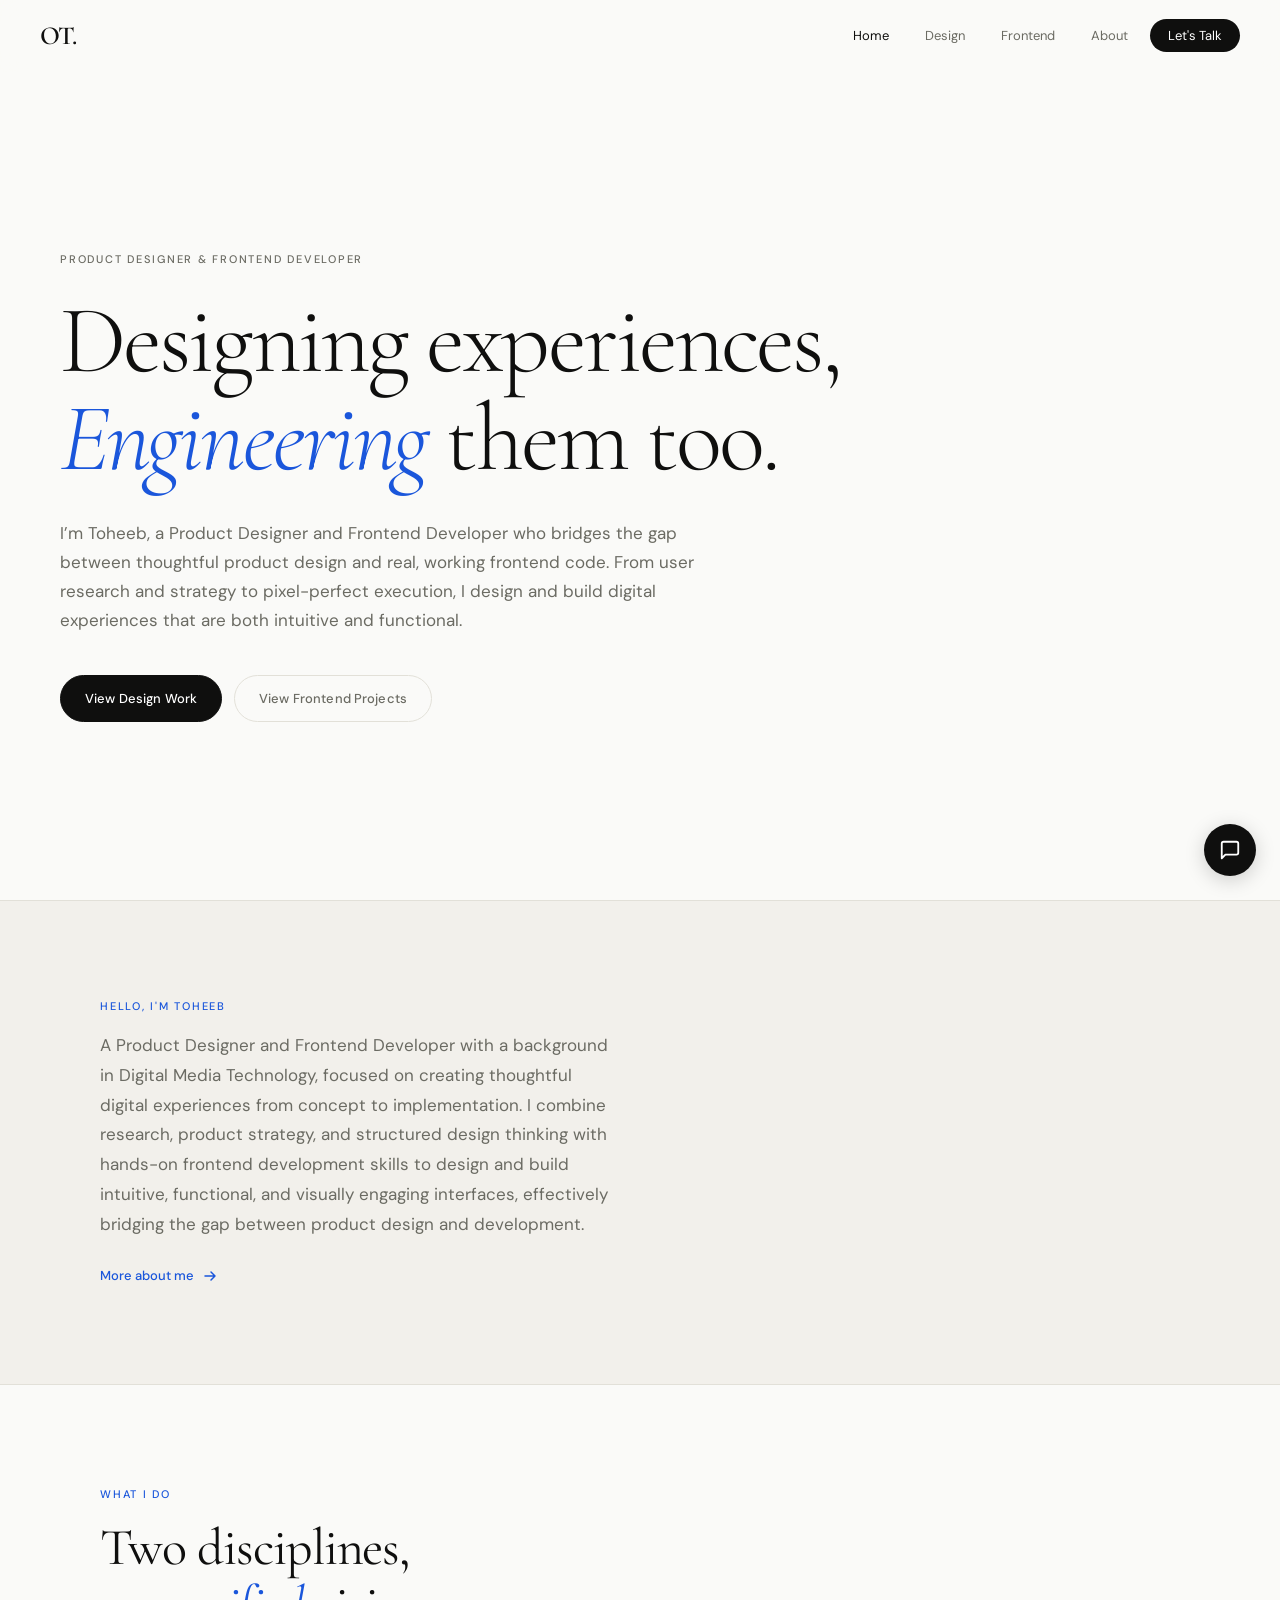
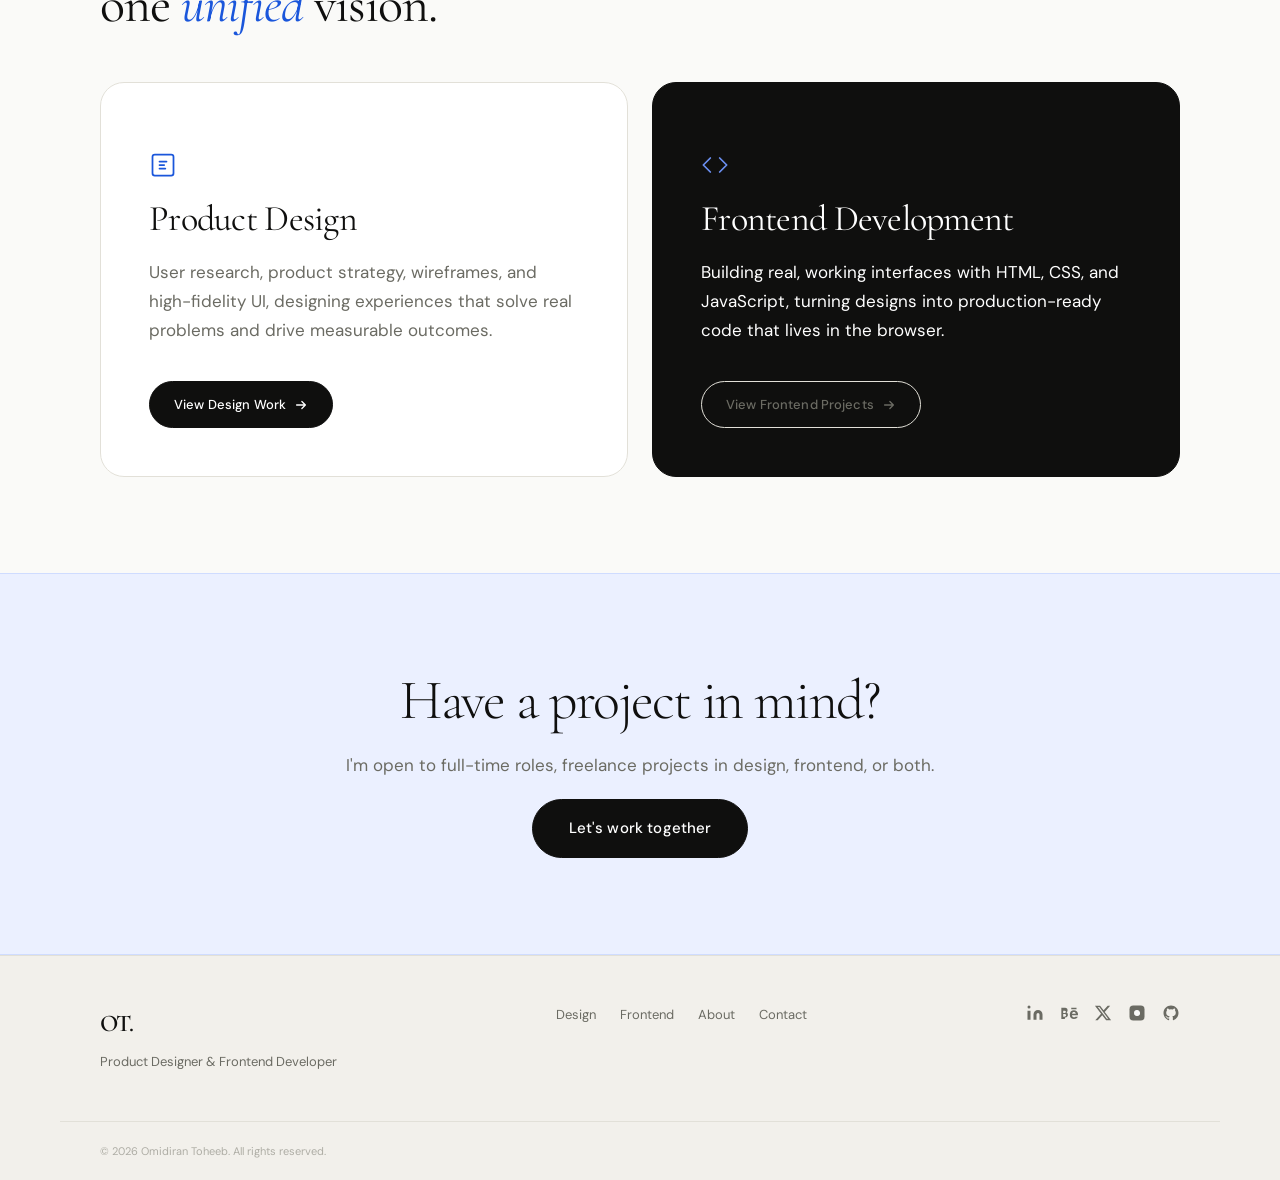
==== commit fd39277c: "little update" ====
--- a/index.html
+++ b/index.html
@@ -49,18 +49,6 @@
     <div class="hero__scroll-indicator" aria-hidden="true"></div>
   </header>
 
-  <!-- ========== AVAILABILITY STRIP ========== -->
-  <!-- <div class="strip">
-    <div class="strip__inner">
-      <span class="strip__dot"></span>
-      <span>Available for new projects</span>
-      <span class="strip__sep">·</span>
-      <span>Based in Nigeria</span>
-      <span class="strip__sep">·</span>
-      <span>Open to remote roles</span>
-    </div>
-  </div> -->
-
   <main>
 
     <!-- ========== ABOUT SNAPSHOT ========== -->
@@ -75,17 +63,6 @@
             <svg width="16" height="16" viewBox="0 0 16 16" fill="none"><path d="M3 8h10M9 4l4 4-4 4" stroke="currentColor" stroke-width="1.5" stroke-linecap="round" stroke-linejoin="round"/></svg>
           </a>
         </div>
-        <!-- <div class="about-snap__stats">
-          <div class="stat">
-            <span class="stat__number">3+</span>
-            <span class="stat__label">Years designing</span>
-          </div>
-          <div class="stat">
-            <span class="stat__number">5+</span>
-            <span class="stat__label">Projects shipped</span>
-          </div>
-        </div> -->
-      </div>
     </section>
 
     <!-- ========== DUAL DISCIPLINE CARDS ========== -->
@@ -98,7 +75,7 @@
         <div class="disciplines__cards">
 
           <div class="discipline-card">
-            <div class="discipline-card__num">01</div>
+            <div class="discipline-card__num"></div>
             <div class="discipline-card__icon">
               <svg width="28" height="28" viewBox="0 0 24 24" fill="none" stroke="currentColor" stroke-width="1.5" stroke-linecap="round" stroke-linejoin="round">
                 <rect x="3" y="3" width="18" height="18" rx="2"/>
@@ -113,7 +90,7 @@
           </div>
 
           <div class="discipline-card discipline-card--alt">
-            <div class="discipline-card__num">02</div>
+            <div class="discipline-card__num"></div>
             <div class="discipline-card__icon">
               <svg width="28" height="28" viewBox="0 0 24 24" fill="none" stroke="currentColor" stroke-width="1.5" stroke-linecap="round" stroke-linejoin="round">
                 <polyline points="16 18 22 12 16 6"/>
